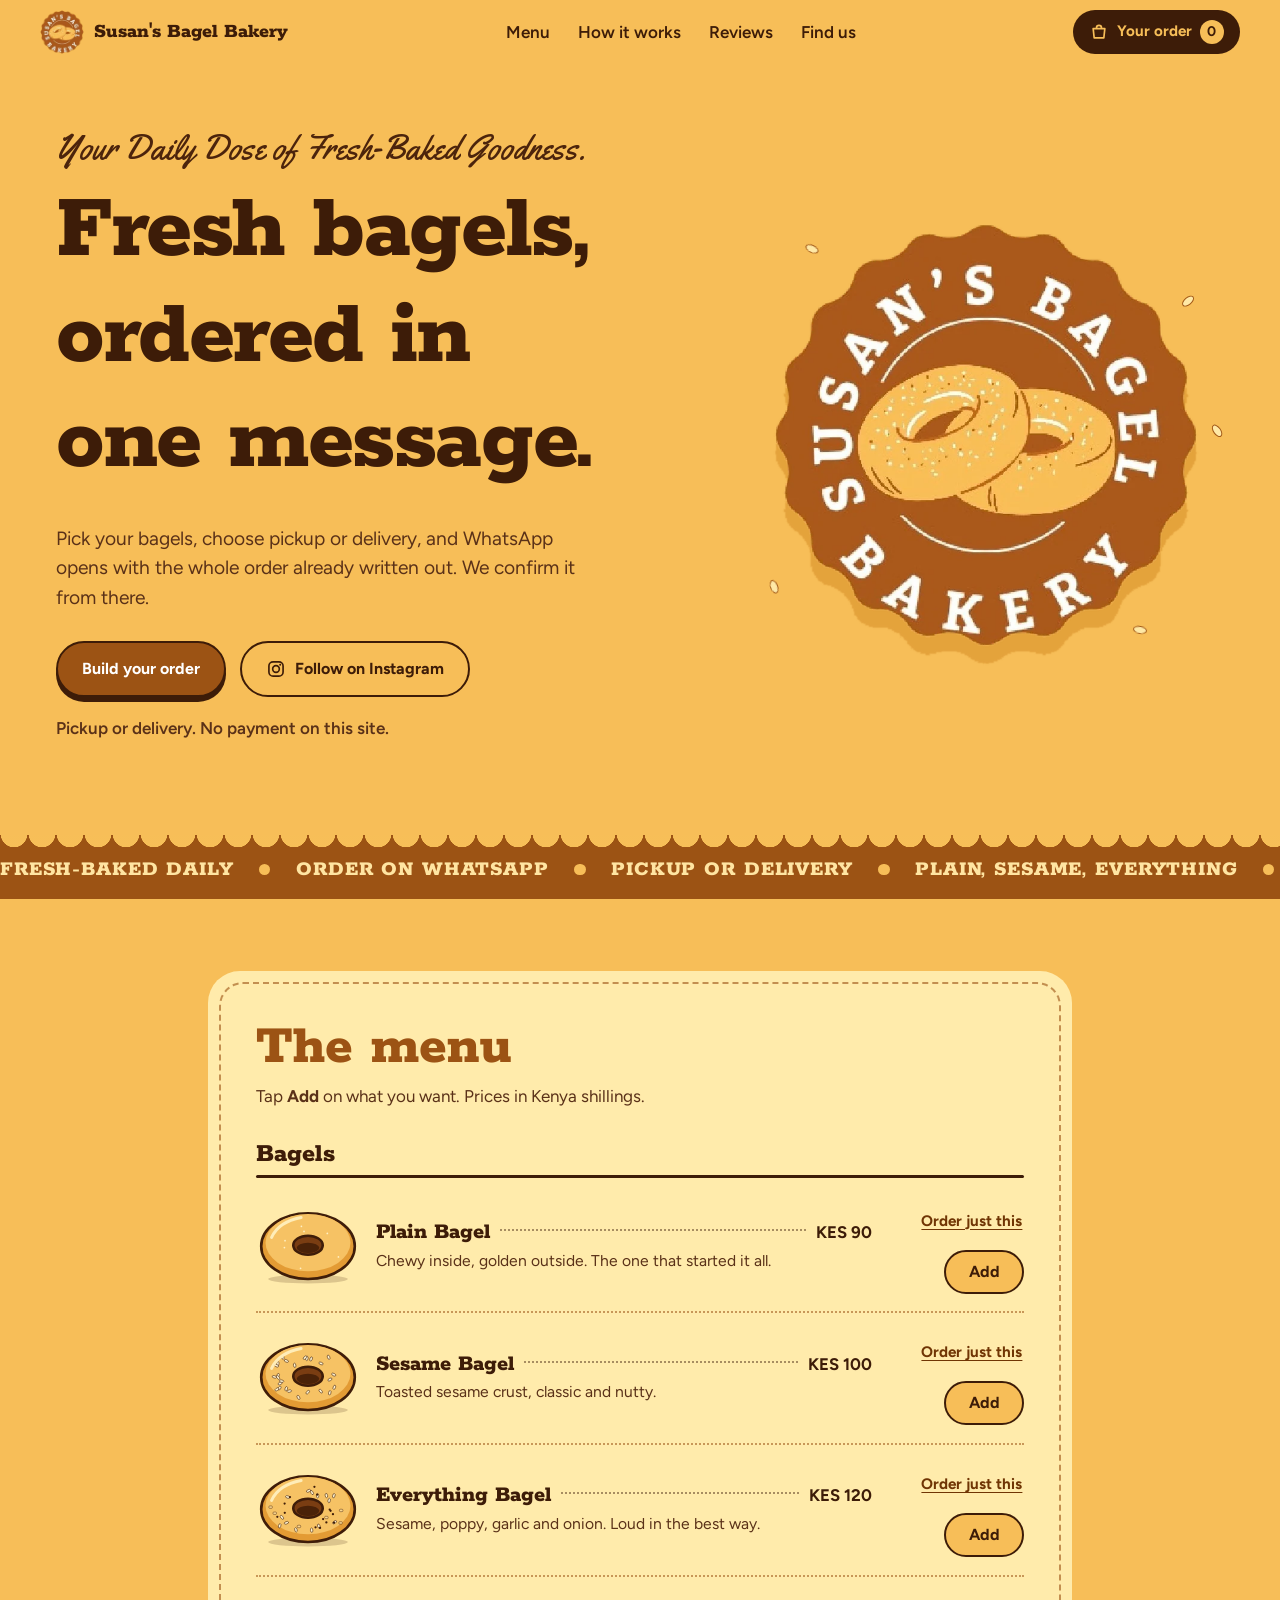
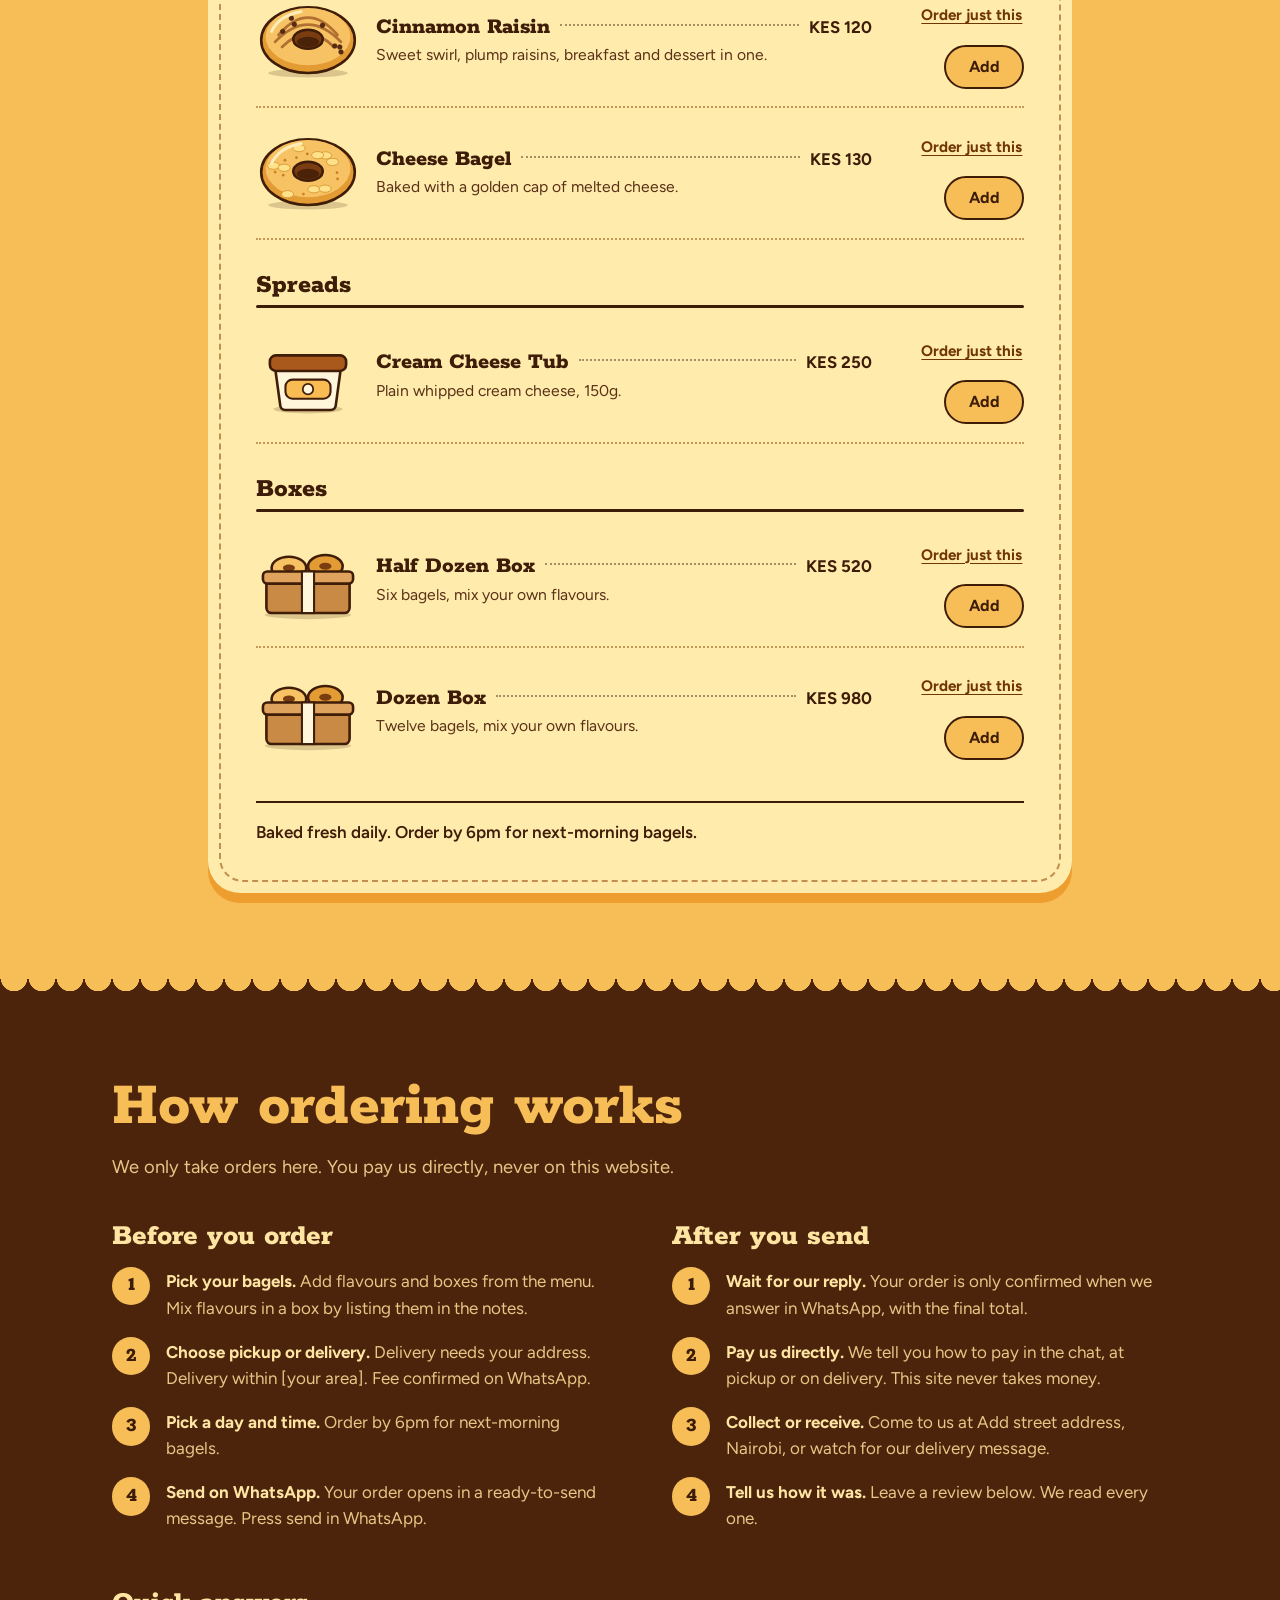
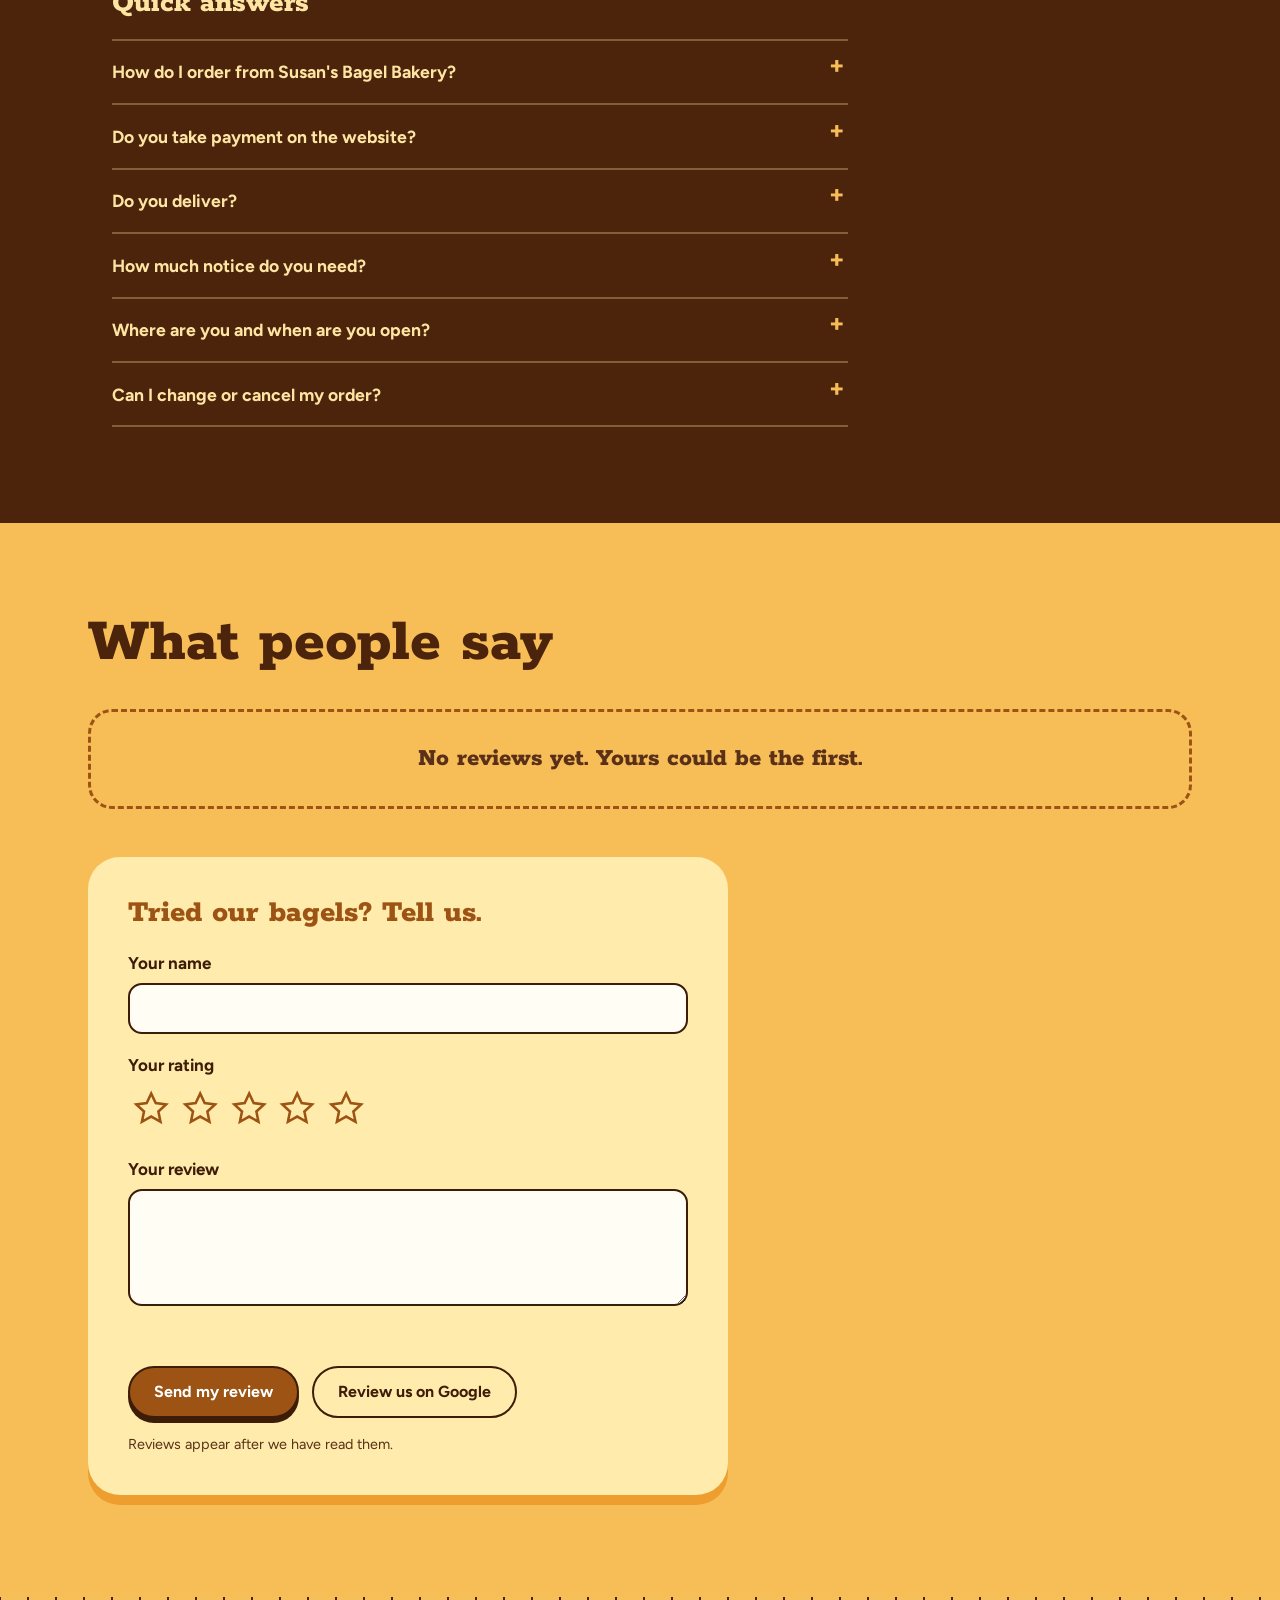
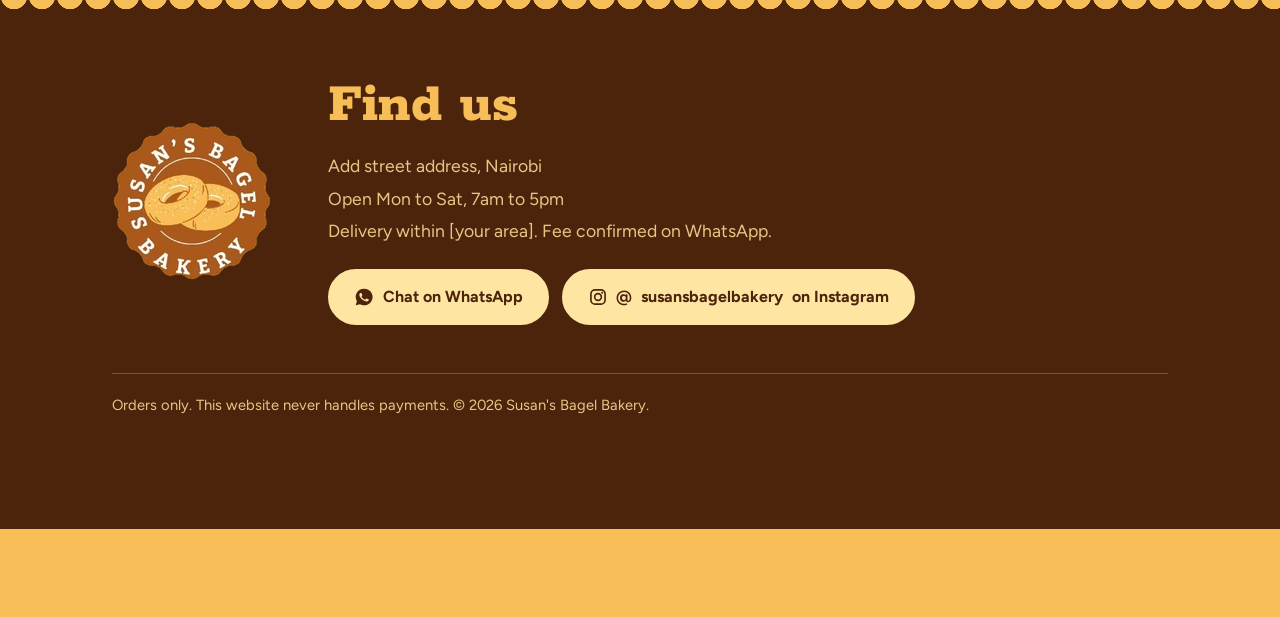
==== site/index.html @ b2a68385 "Susan's Bagel Bakery: order-only site, FastAPI admin backend Co-Authored-By: Claude Sonnet 5.5 <nore" ====
<!doctype html>
<html lang="en">
<head>
<meta charset="utf-8">
<meta name="viewport" content="width=device-width, initial-scale=1, viewport-fit=cover">
<title>Susan's Bagel Bakery | Order Fresh Bagels on WhatsApp, Nairobi</title>
<meta name="description" content="Fresh-baked bagels in Nairobi. Pick your bagels, choose pickup or delivery, and send your order straight to WhatsApp. No payment on the site.">
<link rel="canonical" href="https://ipswyworld.github.io/susans-bagel-bakery/">
<meta name="theme-color" content="#F9BC53">
<meta name="robots" content="noindex, nofollow">

<link rel="icon" href="favicon.ico" sizes="48x48">
<link rel="icon" type="image/png" sizes="32x32" href="assets/favicon-32.png">
<link rel="icon" type="image/png" sizes="16x16" href="assets/favicon-16.png">
<link rel="apple-touch-icon" href="assets/apple-touch-icon.png">
<link rel="manifest" href="site.webmanifest">

<meta property="og:type" content="website">
<meta property="og:site_name" content="Susan's Bagel Bakery">
<meta property="og:title" content="Susan's Bagel Bakery | Fresh bagels, ordered on WhatsApp">
<meta property="og:description" content="Your Daily Dose of Fresh-Baked Goodness. Build an order here, send it on WhatsApp.">
<meta property="og:url" content="https://ipswyworld.github.io/susans-bagel-bakery/">
<meta property="og:image" content="https://ipswyworld.github.io/susans-bagel-bakery/assets/og-image.jpg">
<meta property="og:image:width" content="1200">
<meta property="og:image:height" content="630">
<meta property="og:image:alt" content="Susan's Bagel Bakery badge with two golden bagels on a yellow background">
<meta name="twitter:card" content="summary_large_image">

<link rel="preconnect" href="https://fonts.googleapis.com">
<link rel="preconnect" href="https://fonts.gstatic.com" crossorigin>
<link href="https://fonts.googleapis.com/css2?family=Figtree:wght@400;600;700&family=Rokkitt:wght@700;800&family=Yellowtail&display=swap" rel="stylesheet">
<link rel="preload" as="image" href="assets/badge-720.webp" type="image/webp">
<link rel="stylesheet" href="css/style.css">

<script type="application/ld+json">
{
  "@context": "https://schema.org",
  "@graph": [
    {
      "@type": [
        "Bakery",
        "LocalBusiness"
      ],
      "@id": "https://ipswyworld.github.io/susans-bagel-bakery/#bakery",
      "name": "Susan's Bagel Bakery",
      "slogan": "Your Daily Dose of Fresh-Baked Goodness.",
      "url": "https://ipswyworld.github.io/susans-bagel-bakery/",
      "image": "https://ipswyworld.github.io/susans-bagel-bakery/assets/og-image.jpg",
      "logo": "https://ipswyworld.github.io/susans-bagel-bakery/assets/icon-512.png",
      "telephone": "+254700000000",
      "priceRange": "KES 90 - KES 980",
      "servesCuisine": "Bagels",
      "address": {
        "@type": "PostalAddress",
        "streetAddress": "Add street address, Nairobi",
        "addressLocality": "Nairobi",
        "addressCountry": "KE"
      },
      "openingHours": "Mon to Sat, 7am to 5pm",
      "sameAs": [
        "https://www.instagram.com/susansbagelbakery/"
      ],
      "hasMenu": {
        "@type": "Menu",
        "name": "Bagel menu",
        "hasMenuSection": [
          {
            "@type": "MenuSection",
            "name": "Bagels",
            "hasMenuItem": [
              {
                "@type": "MenuItem",
                "name": "Plain Bagel",
                "description": "Chewy inside, golden outside. The one that started it all.",
                "offers": {
                  "@type": "Offer",
                  "price": "90",
                  "priceCurrency": "KES",
                  "availability": "https://schema.org/InStock"
                }
              },
              {
                "@type": "MenuItem",
                "name": "Sesame Bagel",
                "description": "Toasted sesame crust, classic and nutty.",
                "offers": {
                  "@type": "Offer",
                  "price": "100",
                  "priceCurrency": "KES",
                  "availability": "https://schema.org/InStock"
                }
              },
              {
                "@type": "MenuItem",
                "name": "Everything Bagel",
                "description": "Sesame, poppy, garlic and onion. Loud in the best way.",
                "offers": {
                  "@type": "Offer",
                  "price": "120",
                  "priceCurrency": "KES",
                  "availability": "https://schema.org/InStock"
                }
              },
              {
                "@type": "MenuItem",
                "name": "Cinnamon Raisin",
                "description": "Sweet swirl, plump raisins, breakfast and dessert in one.",
                "offers": {
                  "@type": "Offer",
                  "price": "120",
                  "priceCurrency": "KES",
                  "availability": "https://schema.org/InStock"
                }
              },
              {
                "@type": "MenuItem",
                "name": "Cheese Bagel",
                "description": "Baked with a golden cap of melted cheese.",
                "offers": {
                  "@type": "Offer",
                  "price": "130",
                  "priceCurrency": "KES",
                  "availability": "https://schema.org/InStock"
                }
              }
            ]
          },
          {
            "@type": "MenuSection",
            "name": "Spreads",
            "hasMenuItem": [
              {
                "@type": "MenuItem",
                "name": "Cream Cheese Tub",
                "description": "Plain whipped cream cheese, 150g.",
                "offers": {
                  "@type": "Offer",
                  "price": "250",
                  "priceCurrency": "KES",
                  "availability": "https://schema.org/InStock"
                }
              }
            ]
          },
          {
            "@type": "MenuSection",
            "name": "Boxes",
            "hasMenuItem": [
              {
                "@type": "MenuItem",
                "name": "Half Dozen Box",
                "description": "Six bagels, mix your own flavours.",
                "offers": {
                  "@type": "Offer",
                  "price": "520",
                  "priceCurrency": "KES",
                  "availability": "https://schema.org/InStock"
                }
              },
              {
                "@type": "MenuItem",
                "name": "Dozen Box",
                "description": "Twelve bagels, mix your own flavours.",
                "offers": {
                  "@type": "Offer",
                  "price": "980",
                  "priceCurrency": "KES",
                  "availability": "https://schema.org/InStock"
                }
              }
            ]
          }
        ]
      },
      "potentialAction": {
        "@type": "OrderAction",
        "target": {
          "@type": "EntryPoint",
          "urlTemplate": "https://wa.me/254700000000",
          "actionPlatform": "http://schema.org/DesktopWebPlatform"
        },
        "deliveryMethod": [
          "http://purl.org/goodrelations/v1#DeliveryModePickUp",
          "http://purl.org/goodrelations/v1#DeliveryModeOwnFleet"
        ]
      }
    },
    {
      "@type": "FAQPage",
      "mainEntity": [
        {
          "@type": "Question",
          "name": "How do I order from Susan's Bagel Bakery?",
          "acceptedAnswer": {
            "@type": "Answer",
            "text": "Add bagels on this page, press Review order, enter your name and when you want them, then send. WhatsApp opens with your whole order already written out. Your order is confirmed once we reply."
          }
        },
        {
          "@type": "Question",
          "name": "Do you take payment on the website?",
          "acceptedAnswer": {
            "@type": "Answer",
            "text": "No. This site only sends your order to us. Payment is arranged directly with us on WhatsApp, at pickup or on delivery."
          }
        },
        {
          "@type": "Question",
          "name": "Do you deliver?",
          "acceptedAnswer": {
            "@type": "Answer",
            "text": "Delivery within [your area]. Fee confirmed on WhatsApp."
          }
        },
        {
          "@type": "Question",
          "name": "How much notice do you need?",
          "acceptedAnswer": {
            "@type": "Answer",
            "text": "Order by 6pm for next-morning bagels."
          }
        },
        {
          "@type": "Question",
          "name": "Where are you and when are you open?",
          "acceptedAnswer": {
            "@type": "Answer",
            "text": "Add street address, Nairobi. Open Mon to Sat, 7am to 5pm."
          }
        },
        {
          "@type": "Question",
          "name": "Can I change or cancel my order?",
          "acceptedAnswer": {
            "@type": "Answer",
            "text": "Message us in the same WhatsApp chat as soon as you can. Changes are easiest before baking starts, so earlier is better."
          }
        }
      ]
    },
    {
      "@type": "WebSite",
      "name": "Susan's Bagel Bakery",
      "url": "https://ipswyworld.github.io/susans-bagel-bakery/"
    }
  ]
}
</script>
</head>
<body>
<a class="skip" href="#menu">Skip to the menu</a>

<header class="top" id="top-bar">
  <a class="brand" href="#top" aria-label="Susan's Bagel Bakery, back to top">
    <img src="assets/badge-96.webp" alt="" width="44" height="44">
    <span>Susan's Bagel Bakery</span>
  </a>
  <nav class="nav" aria-label="Sections">
    <a href="#menu">Menu</a>
    <a href="#how">How it works</a>
    <a href="#reviews">Reviews</a>
    <a href="#find">Find us</a>
  </nav>
  <button class="cart-pill" id="cart-pill" type="button" aria-haspopup="dialog">
    <svg viewBox="0 0 24 24" width="20" height="20" aria-hidden="true"><path d="M5 8h14l-1.2 11H6.2L5 8Zm4-1a3 3 0 0 1 6 0" fill="none" stroke="currentColor" stroke-width="2" stroke-linecap="round" stroke-linejoin="round"/></svg>
    <span class="cart-label">Your order</span>
    <span class="cart-count" id="cart-count" aria-live="polite">0</span>
  </button>
</header>

<noscript><p class="noscript">The order builder needs JavaScript. You can still order by messaging us on <a href="https://wa.me/254700000000">WhatsApp</a>.</p></noscript>

<main id="top">
  <!-- HERO -->
  <section class="hero">
    <div class="hero-copy">
      <p class="script rise" style="--d:0ms">Your Daily Dose of Fresh-Baked Goodness.</p>
      <h1>
        <span class="line"><span style="--d:80ms">Fresh bagels,</span></span>
        <span class="line"><span style="--d:170ms">ordered in</span></span>
        <span class="line"><span style="--d:260ms">one message.</span></span>
      </h1>
      <p class="lede rise" style="--d:380ms">Pick your bagels, choose pickup or delivery, and WhatsApp opens with the whole order already written out. We confirm it from there.</p>
      <div class="hero-cta rise" style="--d:480ms">
        <a class="btn btn-primary" href="#menu">Build your order</a>
        <a class="btn btn-ghost" href="https://www.instagram.com/susansbagelbakery/" target="_blank" rel="noopener">
          <svg viewBox="0 0 24 24" width="20" height="20" aria-hidden="true"><rect x="3.5" y="3.5" width="17" height="17" rx="5" fill="none" stroke="currentColor" stroke-width="2"/><circle cx="12" cy="12" r="4" fill="none" stroke="currentColor" stroke-width="2"/><circle cx="17" cy="7" r="1.2" fill="currentColor"/></svg>
          Follow on Instagram
        </a>
      </div>
      <p class="hero-note rise" style="--d:560ms">Pickup or delivery. No payment on this site.</p>
    </div>
    <div class="hero-art" id="hero-art">
      <div class="badge-wrap" id="badge-wrap">
        <img class="badge" src="assets/badge-720.webp" width="720" height="720" alt="Susan's Bagel Bakery badge: two golden bagels inside a scalloped brown seal" fetchpriority="high">
      </div>
      <span class="seed s1"></span><span class="seed s2"></span><span class="seed s3"></span><span class="seed s4"></span><span class="seed s5"></span>
    </div>
  </section>

  <div class="ticker" aria-hidden="true">
    <div class="ticker-track">
      <span>Fresh-baked daily</span><i></i><span>Order on WhatsApp</span><i></i><span>Pickup or delivery</span><i></i><span>Plain, sesame, everything</span><i></i>
      <span>Fresh-baked daily</span><i></i><span>Order on WhatsApp</span><i></i><span>Pickup or delivery</span><i></i><span>Plain, sesame, everything</span><i></i>
    </div>
  </div>

  <!-- MENU -->
  <section class="menu-section" id="menu" aria-labelledby="menu-h">
    <div class="slip">
      <div class="slip-head">
        <h2 id="menu-h">The menu</h2>
        <p>Tap <b>Add</b> on what you want. Prices in Kenya shillings.</p>
      </div>
      <div id="menu-list" aria-live="polite">
<h3 class="menu-cat">Bagels</h3><ul class="static-menu">
<li><strong>Plain Bagel</strong> <span>KES 90</span><p>Chewy inside, golden outside. The one that started it all.</p></li>
<li><strong>Sesame Bagel</strong> <span>KES 100</span><p>Toasted sesame crust, classic and nutty.</p></li>
<li><strong>Everything Bagel</strong> <span>KES 120</span><p>Sesame, poppy, garlic and onion. Loud in the best way.</p></li>
<li><strong>Cinnamon Raisin</strong> <span>KES 120</span><p>Sweet swirl, plump raisins, breakfast and dessert in one.</p></li>
<li><strong>Cheese Bagel</strong> <span>KES 130</span><p>Baked with a golden cap of melted cheese.</p></li>
</ul>
<h3 class="menu-cat">Spreads</h3><ul class="static-menu">
<li><strong>Cream Cheese Tub</strong> <span>KES 250</span><p>Plain whipped cream cheese, 150g.</p></li>
</ul>
<h3 class="menu-cat">Boxes</h3><ul class="static-menu">
<li><strong>Half Dozen Box</strong> <span>KES 520</span><p>Six bagels, mix your own flavours.</p></li>
<li><strong>Dozen Box</strong> <span>KES 980</span><p>Twelve bagels, mix your own flavours.</p></li>
</ul>
      </div>
      <p class="slip-foot">Baked fresh daily. <span data-s="lead_time">Order by 6pm for next-morning bagels.</span></p>
    </div>
  </section>

  <!-- HOW IT WORKS -->
  <section class="how" id="how" aria-labelledby="how-h">
    <div class="how-inner">
      <h2 id="how-h">How ordering works</h2>
      <p class="how-sub">We only take orders here. You pay us directly, never on this website.</p>
      <div class="how-grid">
        <div class="how-col reveal">
          <h3>Before you order</h3>
          <ol class="steps">
            <li><b>Pick your bagels.</b> Add flavours and boxes from the menu. Mix flavours in a box by listing them in the notes.</li>
            <li><b>Choose pickup or delivery.</b> Delivery needs your address. <span data-s="delivery_info">Delivery within [your area]. Fee confirmed on WhatsApp.</span></li>
            <li><b>Pick a day and time.</b> <span data-s="lead_time">Order by 6pm for next-morning bagels.</span></li>
            <li><b>Send on WhatsApp.</b> Your order opens in a ready-to-send message. Press send in WhatsApp.</li>
          </ol>
        </div>
        <div class="how-col reveal">
          <h3>After you send</h3>
          <ol class="steps">
            <li><b>Wait for our reply.</b> Your order is only confirmed when we answer in WhatsApp, with the final total.</li>
            <li><b>Pay us directly.</b> We tell you how to pay in the chat, at pickup or on delivery. This site never takes money.</li>
            <li><b>Collect or receive.</b> Come to us at <span data-s="address">Add street address, Nairobi</span>, or watch for our delivery message.</li>
            <li><b>Tell us how it was.</b> Leave a review below. We read every one.</li>
          </ol>
        </div>
      </div>
      <div class="faq reveal">
        <h3>Quick answers</h3>
<details class="faq-item"><summary>How do I order from Susan&#x27;s Bagel Bakery?</summary><p>Add bagels on this page, press Review order, enter your name and when you want them, then send. WhatsApp opens with your whole order already written out. Your order is confirmed once we reply.</p></details>
<details class="faq-item"><summary>Do you take payment on the website?</summary><p>No. This site only sends your order to us. Payment is arranged directly with us on WhatsApp, at pickup or on delivery.</p></details>
<details class="faq-item"><summary>Do you deliver?</summary><p>Delivery within [your area]. Fee confirmed on WhatsApp.</p></details>
<details class="faq-item"><summary>How much notice do you need?</summary><p>Order by 6pm for next-morning bagels.</p></details>
<details class="faq-item"><summary>Where are you and when are you open?</summary><p>Add street address, Nairobi. Open Mon to Sat, 7am to 5pm.</p></details>
<details class="faq-item"><summary>Can I change or cancel my order?</summary><p>Message us in the same WhatsApp chat as soon as you can. Changes are easiest before baking starts, so earlier is better.</p></details>
      </div>
    </div>
  </section>

  <!-- REVIEWS -->
  <section class="reviews" id="reviews" aria-labelledby="rev-h">
    <div class="reviews-head">
      <h2 id="rev-h">What people say</h2>
      <div class="rating-summary" id="rating-summary" hidden></div>
    </div>
    <div class="review-wall" id="review-wall"></div>

    <form class="review-form" id="review-form" novalidate>
      <h3>Tried our bagels? Tell us.</h3>
      <div class="field">
        <label for="rv-name">Your name</label>
        <input id="rv-name" name="name" maxlength="60" autocomplete="given-name" required>
      </div>
      <fieldset class="field stars">
        <legend>Your rating</legend>
        <div class="star-input">
          <input type="radio" name="rating" id="st5" value="5"><label for="st5" title="5 stars"><span class="sr">5 stars</span><svg viewBox="0 0 24 24" aria-hidden="true"><path d="m12 2.8 2.8 6 6.5.8-4.8 4.5 1.3 6.4L12 17.2 6.2 20.5l1.3-6.4L2.7 9.6l6.5-.8z"/></svg></label>
          <input type="radio" name="rating" id="st4" value="4"><label for="st4" title="4 stars"><span class="sr">4 stars</span><svg viewBox="0 0 24 24" aria-hidden="true"><path d="m12 2.8 2.8 6 6.5.8-4.8 4.5 1.3 6.4L12 17.2 6.2 20.5l1.3-6.4L2.7 9.6l6.5-.8z"/></svg></label>
          <input type="radio" name="rating" id="st3" value="3"><label for="st3" title="3 stars"><span class="sr">3 stars</span><svg viewBox="0 0 24 24" aria-hidden="true"><path d="m12 2.8 2.8 6 6.5.8-4.8 4.5 1.3 6.4L12 17.2 6.2 20.5l1.3-6.4L2.7 9.6l6.5-.8z"/></svg></label>
          <input type="radio" name="rating" id="st2" value="2"><label for="st2" title="2 stars"><span class="sr">2 stars</span><svg viewBox="0 0 24 24" aria-hidden="true"><path d="m12 2.8 2.8 6 6.5.8-4.8 4.5 1.3 6.4L12 17.2 6.2 20.5l1.3-6.4L2.7 9.6l6.5-.8z"/></svg></label>
          <input type="radio" name="rating" id="st1" value="1"><label for="st1" title="1 star"><span class="sr">1 star</span><svg viewBox="0 0 24 24" aria-hidden="true"><path d="m12 2.8 2.8 6 6.5.8-4.8 4.5 1.3 6.4L12 17.2 6.2 20.5l1.3-6.4L2.7 9.6l6.5-.8z"/></svg></label>
        </div>
      </fieldset>
      <div class="field">
        <label for="rv-comment">Your review</label>
        <textarea id="rv-comment" name="comment" rows="4" maxlength="800" required></textarea>
      </div>
      <div class="hp" aria-hidden="true"><label>Website <input name="website" tabindex="-1" autocomplete="off"></label></div>
      <p class="form-msg" id="review-msg" role="status"></p>
      <div class="review-actions">
        <button class="btn btn-primary" type="submit">Send my review</button>
        <a class="btn btn-ghost" id="google-review" href="#" target="_blank" rel="noopener" hidden>Review us on Google</a>
      </div>
      <p class="fine">Reviews appear after we have read them.</p>
    </form>
  </section>
</main>

<!-- FIND US -->
<footer class="find" id="find">
  <div class="find-inner">
    <img class="find-badge" src="assets/badge-160.webp" alt="" width="160" height="160" loading="lazy">
    <div class="find-info">
      <h2>Find us</h2>
      <address>
        <p><span data-s="address">Add street address, Nairobi</span></p>
        <p>Open <span data-s="hours">Mon to Sat, 7am to 5pm</span></p>
        <p><span data-s="delivery_info">Delivery within [your area]. Fee confirmed on WhatsApp.</span></p>
      </address>
      <div class="find-links">
        <a class="btn btn-light" id="wa-link" href="https://wa.me/254700000000" target="_blank" rel="noopener">
          <svg viewBox="0 0 24 24" width="20" height="20" aria-hidden="true"><path fill="currentColor" d="M12 2a9.9 9.9 0 0 0-8.5 15L2 22l5.2-1.4A10 10 0 1 0 12 2Zm5.3 14.1c-.2.6-1.3 1.2-1.8 1.2-.5.1-1 .2-3.3-.7-2.8-1.2-4.6-4-4.7-4.2-.1-.2-1.100-1.500-1.100-2.800 0-1.300.7-1.900.9-2.200.2-.3.5-.3.7-.3h.5c.2 0 .4 0 .6.5l.8 2c.1.2.1.4 0 .5l-.3.5-.4.4c-.1.2-.3.3-.1.6.2.300.8 1.300 1.700 2.100 1.200 1 2.100 1.300 2.400 1.400.3.100.5.100.6-.1l.9-1.100c.2-.3.4-.2.600-.1l1.900.9c.3.1.5.2.5.3.1.100.1.700-.1 1.300Z"/></svg>
          Chat on WhatsApp
        </a>
        <a class="btn btn-light" href="https://www.instagram.com/susansbagelbakery/" target="_blank" rel="noopener">
          <svg viewBox="0 0 24 24" width="20" height="20" aria-hidden="true"><rect x="3.5" y="3.5" width="17" height="17" rx="5" fill="none" stroke="currentColor" stroke-width="2"/><circle cx="12" cy="12" r="4" fill="none" stroke="currentColor" stroke-width="2"/><circle cx="17" cy="7" r="1.2" fill="currentColor"/></svg>
          @<span data-s="instagram">susansbagelbakery</span> on Instagram
        </a>
      </div>
    </div>
  </div>
  <p class="legal">Orders only. This website never handles payments. &copy; <span id="yr">2026</span> Susan's Bagel Bakery.</p>
</footer>

<!-- cart bar + order dialog -->
<div class="cart-bar" id="cart-bar" hidden>
  <div><b id="bar-count">0 items</b> <span id="bar-total"></span></div>
  <button class="btn btn-primary" id="bar-open" type="button">Review order</button>
</div>

<dialog class="order" id="order" aria-labelledby="order-h">
  <form method="dialog" id="order-form" novalidate>
    <div class="order-head">
      <h2 id="order-h">Your order</h2>
      <button class="x" type="button" id="order-close" aria-label="Close order">
        <svg viewBox="0 0 24 24" width="22" height="22" aria-hidden="true"><path d="M6 6l12 12M18 6 6 18" stroke="currentColor" stroke-width="2.4" stroke-linecap="round"/></svg>
      </button>
    </div>
    <div id="order-body">
      <ul class="order-lines" id="order-lines"></ul>
      <p class="order-total"><span>Estimated total</span> <b id="order-total"></b></p>
      <p class="warn" id="min-warn" hidden></p>

      <div class="field">
        <label for="o-name">Your name</label>
        <input id="o-name" name="name" autocomplete="given-name" maxlength="60" required>
      </div>
      <fieldset class="field choice">
        <legend>How do you want them?</legend>
        <label class="pick"><input type="radio" name="method" value="Pickup" checked><span>Pickup</span></label>
        <label class="pick"><input type="radio" name="method" value="Delivery"><span>Delivery</span></label>
      </fieldset>
      <div class="field" id="addr-field" hidden>
        <label for="o-addr">Delivery address</label>
        <textarea id="o-addr" name="address" rows="2" maxlength="240" autocomplete="street-address"></textarea>
      </div>
      <div class="field two">
        <div>
          <label for="o-date">Day</label>
          <input id="o-date" name="date" type="date" required>
        </div>
        <div>
          <label for="o-time">Time</label>
          <input id="o-time" name="time" type="time" step="900" required>
        </div>
      </div>
      <div class="field">
        <label for="o-notes">Notes <small>(optional)</small></label>
        <textarea id="o-notes" name="notes" rows="2" maxlength="300" placeholder="Box flavours, sliced, allergies"></textarea>
      </div>
      <p class="form-msg" id="order-msg" role="alert" aria-live="assertive"></p>
      <p class="demo-warn" id="demo-warn" hidden>Demo mode: the WhatsApp number is still a placeholder.</p>
      <button class="btn btn-primary btn-wide" id="send-wa" type="submit">
        <svg viewBox="0 0 24 24" width="22" height="22" aria-hidden="true"><path fill="currentColor" d="M12 2a9.9 9.9 0 0 0-8.5 15L2 22l5.200-1.400A10 10 0 1 0 12 2Zm5.300 14.100c-.2.600-1.300 1.200-1.800 1.200-.5.100-1 .2-3.300-.7-2.800-1.200-4.600-4-4.700-4.200-.1-.2-1.100-1.500-1.100-2.800 0-1.300.7-1.900.9-2.200.2-.3.5-.3.7-.3h.5c.2 0 .4 0 .6.5l.8 2c.1.2.1.4 0 .5l-.3.5-.4.4c-.1.2-.3.3-.1.6.2.3.8 1.300 1.700 2.100 1.200 1 2.100 1.300 2.400 1.400.3.100.5.100.6-.1l.9-1.100c.2-.3.4-.2.6-.1l1.900.9c.3.1.5.2.5.3.1.1.1.7-.1 1.300Z"/></svg>
        Send order on WhatsApp
      </button>
      <p class="fine">Nothing is paid here. The order is confirmed when we reply.</p>
    </div>
    <div id="order-done" hidden>
      <p class="done-title" id="done-title" tabindex="-1">WhatsApp should be open.</p>
      <p>Press <b>send</b> in WhatsApp to place your order. If nothing opened, <a id="wa-retry" href="#" target="_blank" rel="noopener">open WhatsApp again</a>.</p>
      <ol class="steps small">
        <li>We reply to confirm the total and timing.</li>
        <li>You pay us directly, at pickup or on delivery.</li>
        <li>Enjoy, then leave us a review.</li>
      </ol>
      <button class="btn btn-ghost btn-wide" type="button" id="order-reset">Start a new order</button>
    </div>
  </form>
</dialog>

<script src="js/config.js"></script>
<script src="js/app.js" defer></script>
</body>
</html>
---- site/css/style.css ----
/* Susan's Bagel Bakery. Drenched golden yellow, toasted brown ink, scalloped-seal geometry from the logo. */

:root {
  --yellow: oklch(0.835 0.135 80);
  --yellow-deep: oklch(0.76 0.15 70);
  --butter: oklch(0.945 0.085 90);      /* paper slips */
  --brown: oklch(0.52 0.12 55);          /* the badge */
  --brown-deep: oklch(0.31 0.07 48);     /* dark sections */
  --ink: oklch(0.27 0.06 50);
  --ink-soft: oklch(0.36 0.07 50);
  --on-dark: oklch(0.93 0.09 88);
  --on-dark-soft: oklch(0.84 0.09 85);
  --danger: oklch(0.42 0.17 28);

  --display: "Rokkitt", "Rockwell", "Roboto Slab", serif;
  --script: "Yellowtail", "Brush Script MT", cursive;
  --body: "Figtree", system-ui, -apple-system, "Segoe UI", sans-serif;

  --ease: cubic-bezier(0.22, 1, 0.36, 1);
  --gutter: clamp(1rem, 4vw, 2.5rem);
  --z-bar: 20; --z-top: 30; --z-dialog: 50;
}

*, *::before, *::after { box-sizing: border-box; }
html { scroll-behavior: smooth; scroll-padding-top: 5.5rem; -webkit-text-size-adjust: 100%; }
body {
  margin: 0; background: var(--yellow); color: var(--ink);
  font: 400 1.0625rem/1.55 var(--body);
  -webkit-font-smoothing: antialiased;
  padding-bottom: 5.5rem; /* room for the cart bar */
}
img { max-width: 100%; height: auto; display: block; }
h1, h2, h3 { font-family: var(--display); font-weight: 800; line-height: 1.02; margin: 0; text-wrap: balance; }
p { margin: 0; text-wrap: pretty; }
a { color: inherit; }
:focus-visible { outline: 3px solid var(--ink); outline-offset: 3px; border-radius: 6px; }
.sr { position: absolute; width: 1px; height: 1px; overflow: hidden; clip-path: inset(50%); white-space: nowrap; }
.skip { position: absolute; left: 1rem; top: -4rem; background: var(--ink); color: var(--yellow); padding: .6rem 1rem; border-radius: 8px; z-index: 99; }
.skip:focus { top: 1rem; }

/* ---------- buttons ---------- */
.btn {
  display: inline-flex; align-items: center; justify-content: center; gap: .55rem;
  font: 700 1rem/1 var(--body); padding: 1rem 1.5rem; min-height: 3.25rem;
  border-radius: 999px; border: 2.5px solid var(--ink); cursor: pointer; text-decoration: none;
  transition: transform .25s var(--ease), box-shadow .25s var(--ease), background-color .2s;
}
.btn:active { transform: translateY(2px) scale(.98); }
.btn-primary { background: var(--brown); color: #fff; box-shadow: 0 5px 0 var(--ink); }
.btn-primary:hover { transform: translateY(-2px); box-shadow: 0 7px 0 var(--ink); }
.btn-primary:active { box-shadow: 0 2px 0 var(--ink); transform: translateY(3px); }
.btn-ghost { background: transparent; color: var(--ink); }
.btn-ghost:hover { background: oklch(0.88 0.12 82); }
.btn-light { background: var(--on-dark); color: var(--brown-deep); border-color: var(--on-dark); }
.btn-light:hover { background: #fff; }
.btn-wide { width: 100%; }
.btn[disabled] { opacity: .55; cursor: not-allowed; }

/* ---------- top bar ---------- */
.top {
  position: sticky; top: 0; z-index: var(--z-top);
  display: flex; align-items: center; gap: 1rem; justify-content: space-between;
  padding: .6rem var(--gutter);
  background: color-mix(in oklab, var(--yellow) 92%, transparent);
  backdrop-filter: blur(8px);
  border-bottom: 2px solid transparent; transition: border-color .3s;
}
.top.stuck { border-bottom-color: var(--ink); }
.brand { display: flex; align-items: center; gap: .65rem; text-decoration: none; font: 800 1.3rem/1 var(--display); }
.brand img { border-radius: 50%; }
.brand span { white-space: nowrap; }
.nav { display: none; gap: 1.75rem; font-weight: 600; }
.nav a { text-decoration: none; padding: .4rem 0; background: linear-gradient(var(--ink), var(--ink)) 0 100%/0 2px no-repeat; transition: background-size .3s var(--ease); }
.nav a:hover { background-size: 100% 2px; }
.cart-pill {
  display: inline-flex; align-items: center; gap: .5rem; cursor: pointer;
  background: var(--ink); color: var(--yellow); border: 0; border-radius: 999px;
  padding: .65rem 1rem; font: 700 .95rem/1 var(--body); min-height: 2.75rem;
}
.cart-count { background: var(--yellow); color: var(--ink); min-width: 1.5rem; height: 1.5rem; border-radius: 99px; display: grid; place-items: center; font-size: .875rem; padding: 0 .35rem; }
.cart-pill.bump { animation: bump .45s var(--ease); }
@keyframes bump { 40% { transform: scale(1.14); } }
@media (min-width: 52rem) { .nav { display: flex; } }
@media (max-width: 30rem) { .brand span { font-size: 1.05rem; } .cart-label { display: none; } }

/* ---------- hero ---------- */
.hero {
  display: grid; gap: 2rem; align-items: center;
  padding: clamp(1.5rem, 5vw, 4rem) var(--gutter) clamp(3rem, 7vw, 5rem);
  max-width: 78rem; margin-inline: auto;
}
@media (min-width: 52rem) { .hero { grid-template-columns: 1.15fr .85fr; gap: 3rem; } }
.script { font: 400 clamp(1.5rem, 3.4vw, 2.1rem)/1.1 var(--script); color: var(--brown-deep); margin-bottom: 1rem; }
.hero h1 { font-size: clamp(2.9rem, 8.6vw, 6rem); letter-spacing: -0.015em; color: var(--ink); }
.hero h1 .line { display: block; overflow: hidden; padding-bottom: .08em; }
.hero h1 .line > span { display: inline-block; animation: rise-line .9s var(--ease) both; animation-delay: var(--d, 0ms); }
.lede { max-width: 34rem; font-size: 1.2rem; margin: 1.5rem 0 1.75rem; color: var(--ink-soft); }
.hero-cta { display: flex; flex-wrap: wrap; gap: .9rem; }
.hero-note { margin-top: 1.1rem; font-weight: 600; color: var(--ink-soft); }
.rise { animation: rise .8s var(--ease) both; animation-delay: var(--d, 0ms); }
@keyframes rise { from { opacity: 0; transform: translateY(18px); } }
@keyframes rise-line { from { transform: translateY(105%); } }

.hero-art { position: relative; display: grid; place-items: center; min-height: 18rem; }
.badge-wrap { width: min(100%, 27rem); will-change: transform; transition: transform .25s ease-out; }
.badge { width: 100%; filter: drop-shadow(0 18px 0 oklch(0.7 0.14 70 / .55)); animation: badge-in 1.2s var(--ease) .15s both, float 7s ease-in-out 1.4s 4; }
@keyframes badge-in { from { opacity: 0; transform: rotate(-28deg) scale(.6); } }
@keyframes float { 50% { transform: translateY(-10px) rotate(1.5deg); } }
.seed { position: absolute; width: .9rem; height: .5rem; background: var(--butter); border-radius: 50%; border: 1.5px solid var(--brown); opacity: .95; animation: drift 9s ease-in-out 3; }
.s1 { top: 6%; left: 12%; rotate: 25deg; } .s2 { top: 18%; right: 6%; rotate: -40deg; animation-delay: -2s; }
.s3 { bottom: 14%; left: 4%; rotate: 70deg; animation-delay: -4s; } .s4 { bottom: 4%; right: 16%; rotate: 10deg; animation-delay: -6s; } .s5 { top: 48%; right: 0; rotate: 55deg; animation-delay: -3s; }
@keyframes drift { 50% { transform: translate(8px, -14px) rotate(25deg); } }

/* ---------- ticker (scalloped brown band) ---------- */
.ticker { position: relative; background: var(--brown); color: var(--on-dark); overflow: hidden; padding: 1.1rem 0 1.15rem; margin-top: 14px; }
.ticker::before { content: ""; position: absolute; left: 0; right: 0; top: -1px; height: 14px; background: radial-gradient(circle at 14px 0, var(--yellow) 13px, transparent 13.5px) 0 0/28px 14px repeat-x; }
.ticker-track { display: flex; align-items: center; gap: 1.6rem; width: max-content; font: 800 1.35rem/1 var(--display); text-transform: uppercase; letter-spacing: .04em; animation: ticker 38s linear infinite; cursor: pointer; padding-top: .4rem; }
.ticker-track i { width: .7rem; height: .7rem; border-radius: 50%; background: var(--yellow); flex: none; }
@keyframes ticker { to { transform: translateX(-50%); } }

/* ---------- menu ---------- */
.menu-section { padding: clamp(2rem, 6vw, 4.5rem) var(--gutter); }
.slip {
  max-width: 54rem; margin-inline: auto; position: relative;
  background: var(--butter); border-radius: 2rem; padding: clamp(1.5rem, 4vw, 3rem);
  box-shadow: 0 10px 0 var(--yellow-deep);
}
.slip::before { content: ""; position: absolute; inset: .7rem; border: 2px dashed var(--brown); border-radius: 1.5rem; pointer-events: none; opacity: .6; }
.slip-head { position: relative; margin-bottom: 1.25rem; }
.slip-head h2 { font-size: clamp(2.4rem, 6vw, 3.6rem); color: var(--brown); }
.slip-head p { color: var(--ink-soft); margin-top: .35rem; }
.menu-cat { font-size: 1.7rem; color: var(--ink); margin: 2rem 0 .25rem; position: relative; }
.menu-cat::after { content: ""; display: block; height: 3px; background: var(--ink); margin-top: .35rem; border-radius: 3px; }
.static-menu { list-style: none; padding: 0; margin: .5rem 0 0; }
.static-menu li { padding: .6rem 0; }
.static-menu span { font-weight: 700; margin-left: .5rem; }

.row { display: grid; grid-template-columns: 5.25rem 1fr; gap: .5rem 1rem; align-items: center; padding: 1.1rem 0; border-bottom: 2px dotted color-mix(in oklab, var(--brown) 55%, transparent); position: relative; }
.row:last-child { border-bottom: 0; }
.art { width: 5.25rem; height: 4.1rem; transition: transform .6s var(--ease); }
.row:hover .art, .art.wobble { transform: rotate(-14deg) scale(1.08); }
.art svg { width: 100%; height: 100%; overflow: visible; }
.row-main h4 { font: 800 1.45rem/1.05 var(--display); margin: 0; display: flex; align-items: baseline; gap: .6rem; }
.row-main h4 .lead { flex: 1; border-bottom: 2px dotted color-mix(in oklab, var(--ink) 45%, transparent); transform: translateY(-.3em); min-width: 1rem; }
.row-main h4 .price { font-family: var(--body); font-weight: 700; font-size: 1.05rem; white-space: nowrap; }
.row-main p { color: var(--ink-soft); font-size: .98rem; margin-top: .25rem; max-width: 36rem; }
.row-ctl { grid-column: 1 / -1; display: flex; align-items: center; gap: .75rem; flex-wrap: wrap; justify-content: flex-end; }
.row-solo { display: inline-flex; align-items: center; min-height: 2.75rem; font-weight: 700; font-size: .95rem; color: oklch(0.4 0.1 52); text-underline-offset: .2em; margin-right: auto; padding: 0 .1rem; }
.add-btn { font: 700 1rem/1 var(--body); min-height: 2.75rem; padding: 0 1.4rem; border-radius: 999px; border: 2.5px solid var(--ink); background: var(--yellow); color: var(--ink); cursor: pointer; transition: background-color .2s, transform .2s var(--ease); }
.add-btn:hover { background: var(--yellow-deep); }
.add-btn:active { transform: scale(.95); }
.stepper { display: inline-flex; align-items: center; border: 2.5px solid var(--ink); border-radius: 999px; overflow: hidden; background: var(--yellow); }
.stepper button { width: 2.75rem; height: 2.75rem; border: 0; background: transparent; color: var(--ink); font: 700 1.4rem/1 var(--body); cursor: pointer; }
.stepper button:hover { background: var(--yellow-deep); }
.stepper output { min-width: 2rem; text-align: center; font-weight: 700; font-variant-numeric: tabular-nums; }
.row.sold .art { filter: grayscale(.9); opacity: .6; }
.row.sold h4 .name { text-decoration: line-through; text-decoration-thickness: 2px; }
.sold-tag { font-weight: 700; color: var(--danger); }
.slip-foot { position: relative; margin-top: 1.5rem; padding-top: 1rem; border-top: 2px solid var(--ink); font-weight: 600; }
.menu-error { color: var(--danger); font-weight: 600; margin-top: .75rem; }
@media (min-width: 40rem) {
  .row { grid-template-columns: 6.5rem 1fr auto; }
  .art { width: 6.5rem; height: 5rem; }
  .row-ctl { grid-column: auto; flex-direction: column; align-items: flex-end; justify-content: center; gap: .4rem; min-width: 8.5rem; }
  .row-solo { margin: 0; }
}

/* ---------- how it works (dark) ---------- */
.how { background: var(--brown-deep); color: var(--on-dark); position: relative; margin-top: 14px; padding: clamp(3.5rem, 8vw, 6rem) var(--gutter); }
.how::before { content: ""; position: absolute; left: 0; right: 0; top: -1px; height: 14px; background: radial-gradient(circle at 14px 0, var(--yellow) 13px, transparent 13.5px) 0 0/28px 14px repeat-x; }
.how-inner { max-width: 66rem; margin-inline: auto; }
.how h2 { font-size: clamp(2.4rem, 6vw, 4rem); color: var(--yellow); }
.how-sub { margin-top: .75rem; font-size: 1.15rem; color: var(--on-dark-soft); max-width: 36rem; }
.how-grid { display: grid; gap: 2.5rem; margin-top: 2.5rem; }
@media (min-width: 52rem) { .how-grid { grid-template-columns: 1fr 1fr; gap: 4rem; } }
.how h3 { font-size: 1.9rem; color: var(--on-dark); margin-bottom: 1rem; }
.steps { list-style: none; counter-reset: s; padding: 0; margin: 0; display: grid; gap: 1.1rem; }
.steps li { counter-increment: s; position: relative; padding-left: 3.4rem; color: var(--on-dark-soft); }
.steps li b { color: var(--on-dark); }
.steps li::before { content: counter(s); position: absolute; left: 0; top: -.1rem; width: 2.4rem; height: 2.4rem; display: grid; place-items: center; border-radius: 50%; background: var(--yellow); color: var(--ink); font: 800 1.3rem/1 var(--display); }
.faq { margin-top: 3.5rem; max-width: 46rem; }
.faq-item { border-top: 2px solid color-mix(in oklab, var(--on-dark) 30%, transparent); }
.faq-item:last-of-type { border-bottom: 2px solid color-mix(in oklab, var(--on-dark) 30%, transparent); }
.faq-item summary { cursor: pointer; list-style: none; padding: 1.1rem 2.5rem 1.1rem 0; font-weight: 700; font-size: 1.1rem; position: relative; color: var(--on-dark); }
.faq-item summary::-webkit-details-marker { display: none; }
.faq-item summary::after { content: "+"; position: absolute; right: .25rem; top: .85rem; font: 800 1.7rem/1 var(--display); color: var(--yellow); transition: transform .3s var(--ease); }
.faq-item[open] summary::after { transform: rotate(45deg); }
.faq-item p { padding: 0 2.5rem 1.2rem 0; color: var(--on-dark-soft); }
.faq h3 { margin-bottom: 1.25rem; }

/* ---------- reviews ---------- */
.reviews { padding: clamp(3rem, 7vw, 5.5rem) var(--gutter); max-width: 74rem; margin-inline: auto; }
.reviews-head { display: flex; flex-wrap: wrap; align-items: end; justify-content: space-between; gap: 1rem 2rem; margin-bottom: 2rem; }
.reviews h2 { font-size: clamp(2.4rem, 6vw, 4rem); color: var(--brown-deep); }
.rating-summary { display: flex; align-items: center; gap: .75rem; font: 800 2.4rem/1 var(--display); }
.rating-summary small { font: 600 1rem/1.2 var(--body); color: var(--ink-soft); }
.stars-row { display: inline-flex; gap: 2px; }
.stars-row svg { width: 1.15rem; height: 1.15rem; fill: var(--brown); }
.stars-row svg.off { fill: none; stroke: var(--brown); stroke-width: 1.8; }
.review-wall { display: grid; gap: 1.25rem; grid-template-columns: repeat(auto-fit, minmax(16rem, 1fr)); margin-bottom: 3rem; }
.ticket { background: var(--butter); border-radius: 1.25rem; padding: 1.4rem 1.4rem 1.2rem; box-shadow: 0 6px 0 var(--yellow-deep); transition: transform .4s var(--ease); }
.ticket:nth-child(odd) { transform: rotate(-.9deg); } .ticket:nth-child(even) { transform: rotate(.8deg); }
.ticket:hover { transform: rotate(0) translateY(-3px); }
.ticket p { margin: .7rem 0 .9rem; }
.ticket footer { font-weight: 700; display: flex; justify-content: space-between; gap: 1rem; color: var(--ink-soft); font-size: .92rem; }
.empty { grid-column: 1 / -1; font: 800 1.6rem/1.2 var(--display); color: var(--ink-soft); border: 3px dashed var(--brown); border-radius: 1.5rem; padding: 2rem; text-align: center; }

.review-form { background: var(--butter); border-radius: 2rem; padding: clamp(1.5rem, 4vw, 2.5rem); max-width: 40rem; box-shadow: 0 10px 0 var(--yellow-deep); }
.review-form h3 { font-size: 2rem; color: var(--brown); margin-bottom: 1.25rem; }
.field { margin: 0 0 1.1rem; padding: 0; border: 0; min-width: 0; }
.field label, .field legend { display: block; font-weight: 700; margin-bottom: .4rem; padding: 0; }
.field small { font-weight: 400; color: var(--ink-soft); }
input:not([type=radio]):not([type=checkbox]), textarea, select {
  width: 100%; font: 400 1.05rem/1.3 var(--body); color: var(--ink); background: #fffdf4;
  border: 2.5px solid var(--ink); border-radius: 14px; padding: .8rem 1rem; min-height: 3rem;
}
textarea { resize: vertical; }
input::placeholder, textarea::placeholder { color: oklch(0.45 0.05 50); }
.field.two { display: grid; grid-template-columns: 1fr 1fr; gap: 1rem; }
.hp { position: absolute; left: -9999px; width: 1px; height: 1px; overflow: hidden; }
.form-msg { min-height: 1.4em; margin-bottom: .75rem; font-weight: 600; }
.form-msg.err { color: var(--danger); } .form-msg.ok { color: var(--brown-deep); }
.fine { font-size: .9rem; color: var(--ink-soft); margin-top: .9rem; }
.review-actions { display: flex; flex-wrap: wrap; gap: .8rem; }
.star-input { display: inline-flex; flex-direction: row-reverse; gap: .15rem; }
.star-input input { position: absolute; opacity: 0; width: 1px; height: 1px; }
.star-input label { margin: 0; cursor: pointer; padding: .25rem; display: block; }
.star-input svg { width: 2.4rem; height: 2.4rem; fill: none; stroke: var(--brown); stroke-width: 1.6; transition: transform .25s var(--ease), fill .15s; }
.star-input label:hover svg, .star-input label:hover ~ label svg, .star-input input:checked ~ label svg { fill: var(--brown); }
.star-input label:hover svg { transform: scale(1.18) rotate(-8deg); }
.star-input input:focus-visible + label { outline: 3px solid var(--ink); border-radius: 8px; }

/* ---------- find us (footer) ---------- */
.find { background: var(--brown-deep); color: var(--on-dark); position: relative; margin-top: 14px; padding: clamp(3rem, 7vw, 5rem) var(--gutter) 7rem; }
.find::before { content: ""; position: absolute; left: 0; right: 0; top: -1px; height: 14px; background: radial-gradient(circle at 14px 0, var(--yellow) 13px, transparent 13.5px) 0 0/28px 14px repeat-x; }
.find-inner { max-width: 66rem; margin-inline: auto; display: grid; gap: 2rem; align-items: center; }
@media (min-width: 44rem) { .find-inner { grid-template-columns: auto 1fr; gap: 3.5rem; } }
.find-badge { width: 10rem; border-radius: 50%; }
.find h2 { font-size: clamp(2.4rem, 6vw, 3.6rem); color: var(--yellow); margin-bottom: 1rem; }
.find address { font-style: normal; display: grid; gap: .35rem; color: var(--on-dark-soft); font-size: 1.1rem; margin-bottom: 1.5rem; }
.find-links { display: flex; flex-wrap: wrap; gap: .8rem; }
.legal { max-width: 66rem; margin: 3rem auto 0; font-size: .92rem; color: var(--on-dark-soft); border-top: 1px solid color-mix(in oklab, var(--on-dark) 25%, transparent); padding-top: 1.25rem; }

/* ---------- cart bar ---------- */
.cart-bar {
  position: fixed; z-index: var(--z-bar); left: 50%; bottom: max(1rem, env(safe-area-inset-bottom));
  translate: -50% 0; width: min(34rem, calc(100% - 2rem));
  display: flex; align-items: center; justify-content: space-between; gap: 1rem;
  background: var(--ink); color: var(--yellow); border-radius: 999px; padding: .55rem .55rem .55rem 1.5rem;
  box-shadow: 0 12px 30px oklch(0.2 0.05 50 / .35); animation: bar-in .5s var(--ease);
}
.cart-bar[hidden] { display: none; }
.cart-bar b { font-weight: 700; } .cart-bar span { opacity: .9; margin-left: .35rem; }
.cart-bar .btn { min-height: 2.9rem; padding: .7rem 1.2rem; border-color: var(--yellow); box-shadow: none; background: var(--yellow); color: var(--ink); }
@keyframes bar-in { from { transform: translateY(140%); } }

/* ---------- order dialog ---------- */
dialog.order { border: 0; padding: 0; width: min(34rem, 100%); max-height: min(92dvh, 52rem); background: var(--butter); color: var(--ink); border-radius: 2rem; box-shadow: 0 30px 80px oklch(0.2 0.05 50 / .5); z-index: var(--z-dialog); }
dialog.order::backdrop { background: oklch(0.25 0.06 50 / .6); }
dialog.order[open] { animation: sheet .45s var(--ease); }
@keyframes sheet { from { opacity: 0; transform: translateY(30px) scale(.97); } }
#order-form { padding: clamp(1.25rem, 4vw, 2rem); }
.order-head { display: flex; justify-content: space-between; align-items: center; margin-bottom: 1rem; }
.order-head h2 { font-size: 2.3rem; color: var(--brown); }
.x { border: 2.5px solid var(--ink); background: transparent; color: var(--ink); width: 2.75rem; height: 2.75rem; border-radius: 50%; display: grid; place-items: center; cursor: pointer; }
.x:hover { background: var(--yellow); }
.order-lines { list-style: none; margin: 0 0 1rem; padding: 0; border-top: 2px solid var(--ink); }
.order-lines li { display: grid; grid-template-columns: 1fr auto; gap: .25rem .75rem; align-items: center; padding: .75rem 0; border-bottom: 2px dotted color-mix(in oklab, var(--brown) 55%, transparent); }
.order-lines .nm { font-weight: 700; } .order-lines .ln { color: var(--ink-soft); font-size: .95rem; }
.order-lines .stepper { grid-row: span 2; }
.order-total { display: flex; justify-content: space-between; font: 800 1.6rem/1 var(--display); margin-bottom: 1.25rem; }
.warn, .demo-warn { font-weight: 600; padding: .7rem 1rem; border-radius: 12px; margin-bottom: 1rem; }
.warn { background: oklch(0.88 0.09 60); } .demo-warn { background: oklch(0.88 0.08 25); color: var(--danger); }
.choice { display: flex; gap: .75rem; flex-wrap: wrap; }
.choice legend { width: 100%; }
.pick { position: relative; flex: 1; margin: 0 !important; }
.pick input { position: absolute; opacity: 0; }
.pick span { display: grid; place-items: center; min-height: 3rem; border: 2.5px solid var(--ink); border-radius: 14px; font-weight: 700; cursor: pointer; background: #fffdf4; transition: background-color .2s, color .2s; }
.pick input:checked + span { background: var(--brown); color: #fff; }
.pick input:focus-visible + span { outline: 3px solid var(--ink); outline-offset: 3px; }
.done-title { font: 800 2.2rem/1.05 var(--display); color: var(--brown); margin-bottom: .75rem; }
.steps.small { margin: 1.25rem 0 1.5rem; }
.steps.small li { color: var(--ink); padding-left: 3rem; }
.steps.small li::before { width: 2rem; height: 2rem; font-size: 1.1rem; background: var(--brown); color: #fff; }
.field input.bad, .field textarea.bad { border-color: var(--danger); background: oklch(0.96 0.03 25); }
@media (max-width: 40rem) {
  dialog.order { margin: auto 0 0; border-radius: 2rem 2rem 0 0; max-height: 94dvh; width: 100%; max-width: 100%; }
  .field.two { gap: .6rem; }
  .field.two input { padding-inline: .6rem; font-size: 1rem; }
}
.field.two > div { min-width: 0; }

/* ---------- scroll reveal (default is visible; this only adds a rise) ---------- */
.reveal.in, .ticket.in { animation: rise .8s var(--ease) both; }
.row.in { animation: rise .6s var(--ease) both; }

@media (prefers-reduced-motion: reduce) {
  *, *::before, *::after { animation: none !important; transition: none !important; scroll-behavior: auto !important; }
}

/* ---------- polish: a11y + resilience ---------- */
.ticker:hover .ticker-track, .ticker.paused .ticker-track { animation-play-state: paused; }
.how :focus-visible, .find :focus-visible, .cart-bar :focus-visible { outline-color: var(--yellow); }
.how a:focus-visible, .find a:focus-visible { outline-color: var(--yellow); }
body:has(dialog[open]) { overflow: hidden; }
.noscript { background: var(--ink); color: var(--yellow); padding: .9rem var(--gutter); font-weight: 600; text-align: center; }
.noscript a { color: #fff; }
.done-title:focus { outline: none; }
@media (forced-colors: active) { .btn, .add-btn, .stepper, input, textarea { border: 2px solid ButtonText; } .badge { filter: none; } }
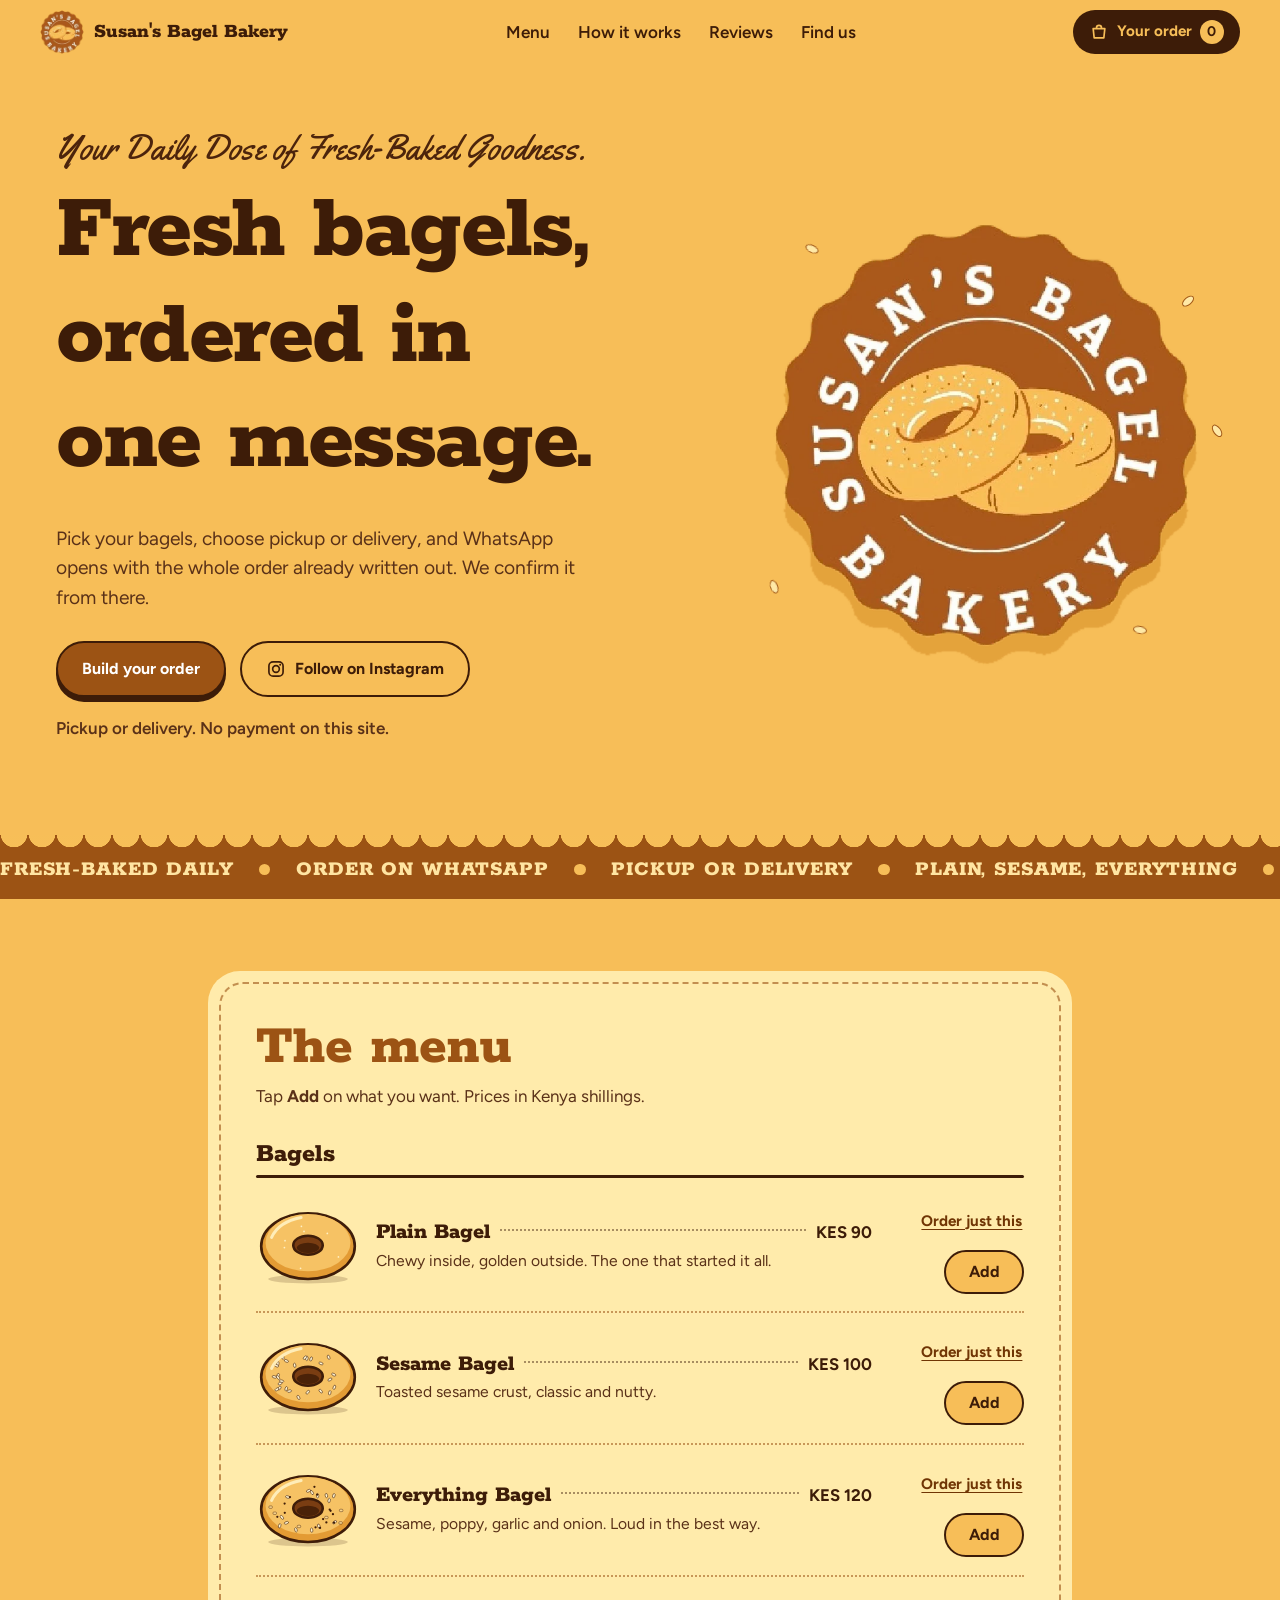
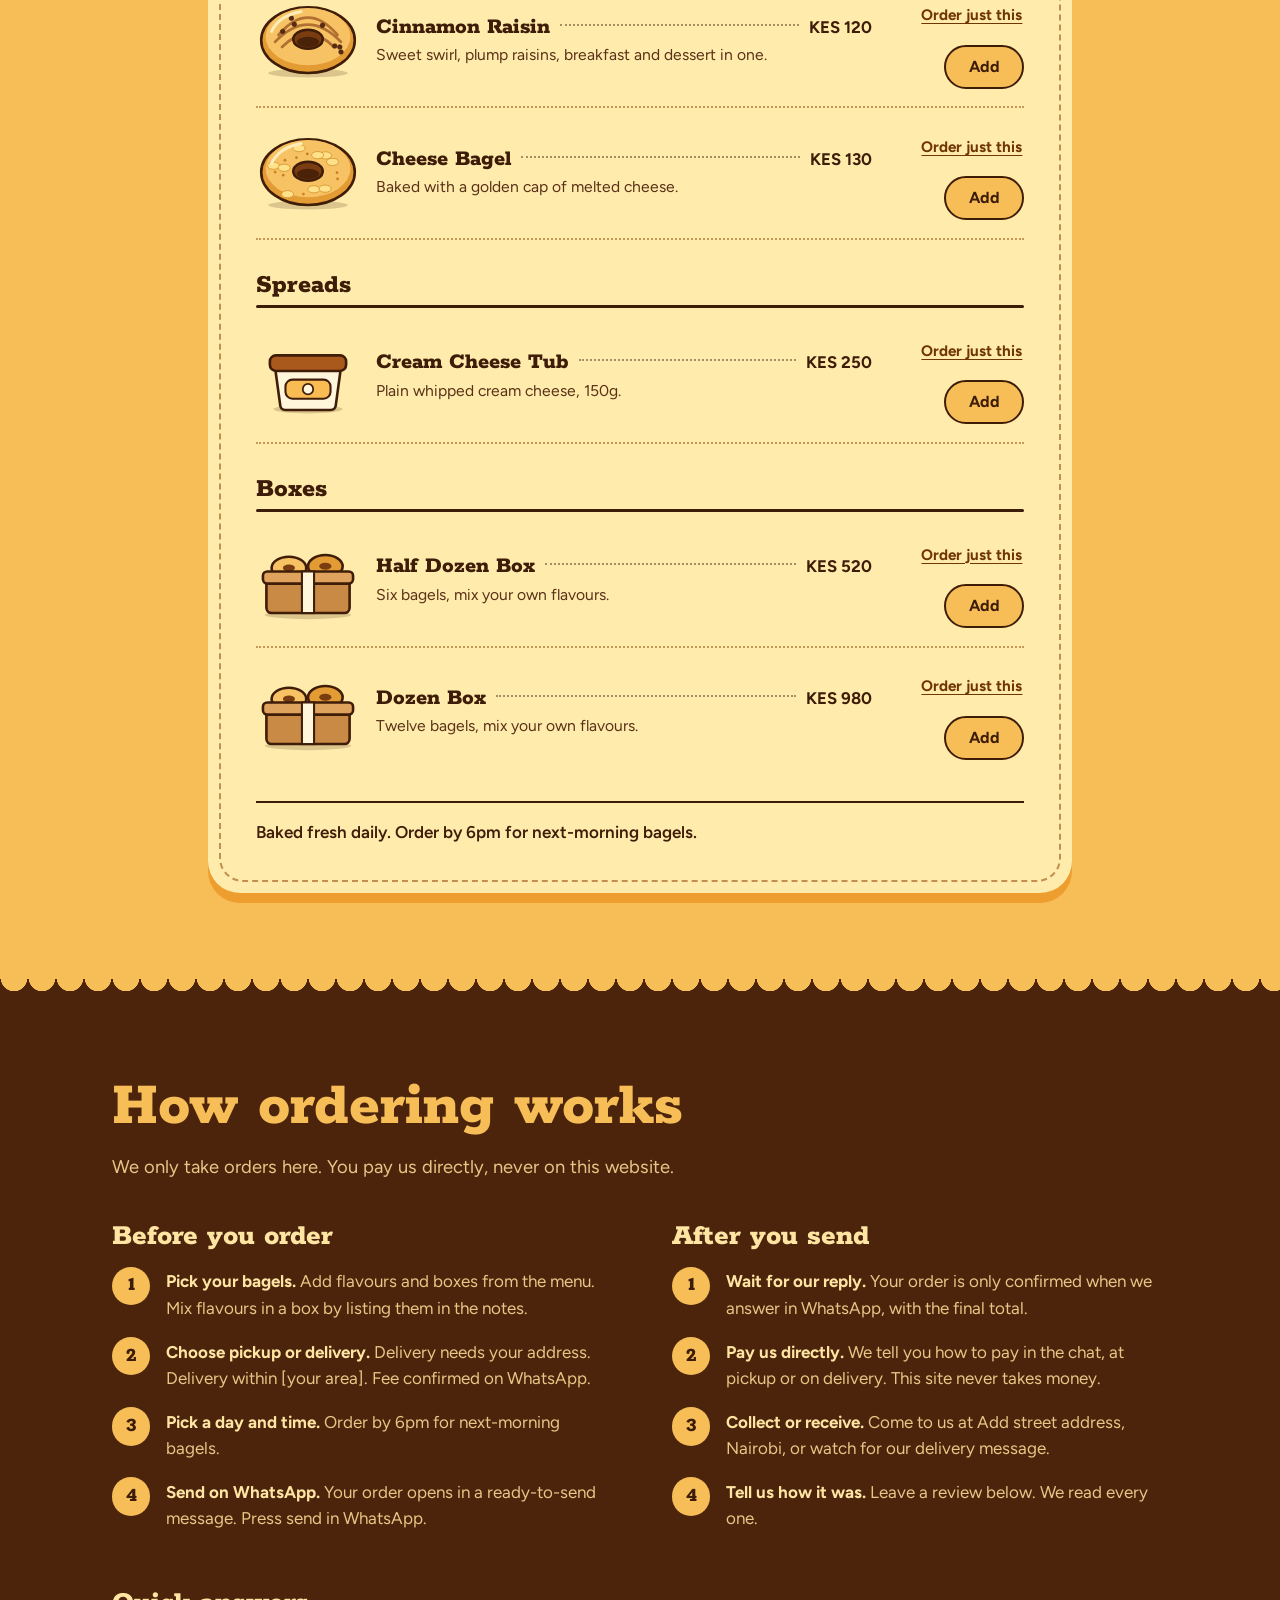
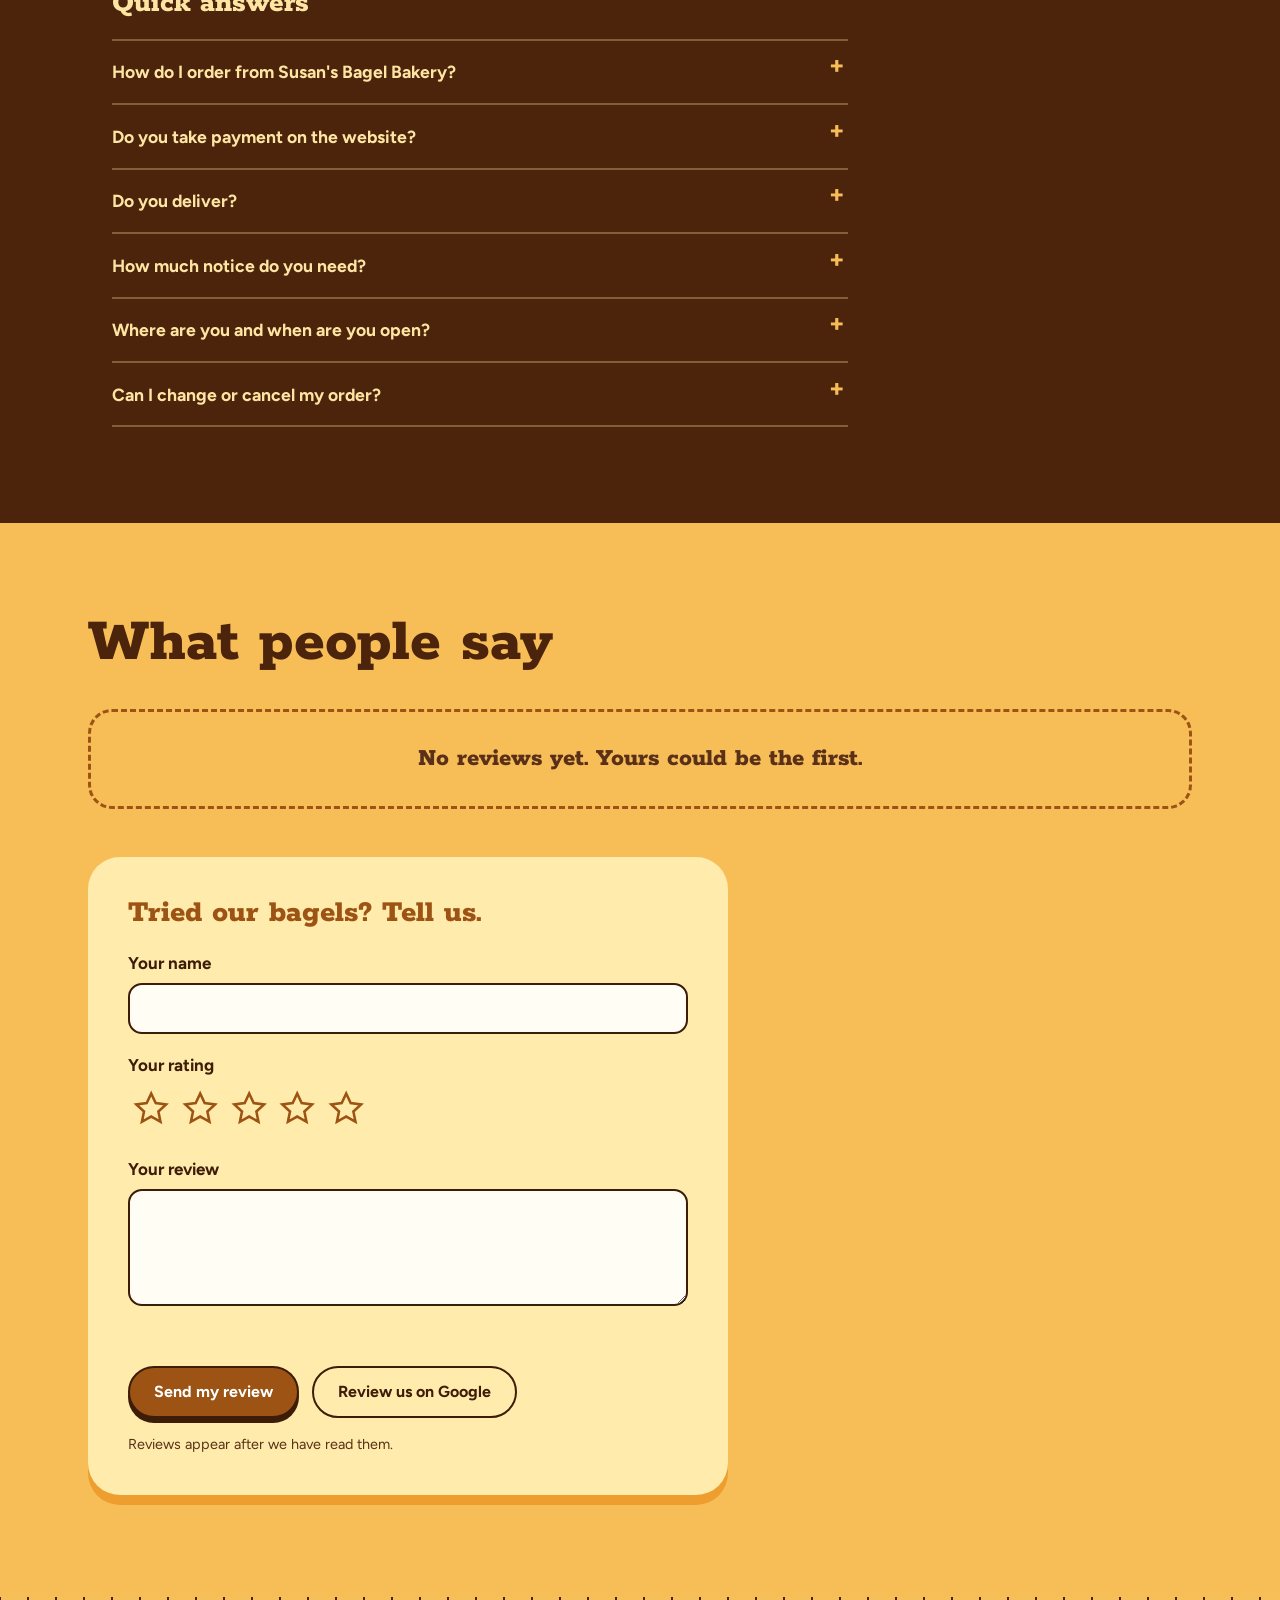
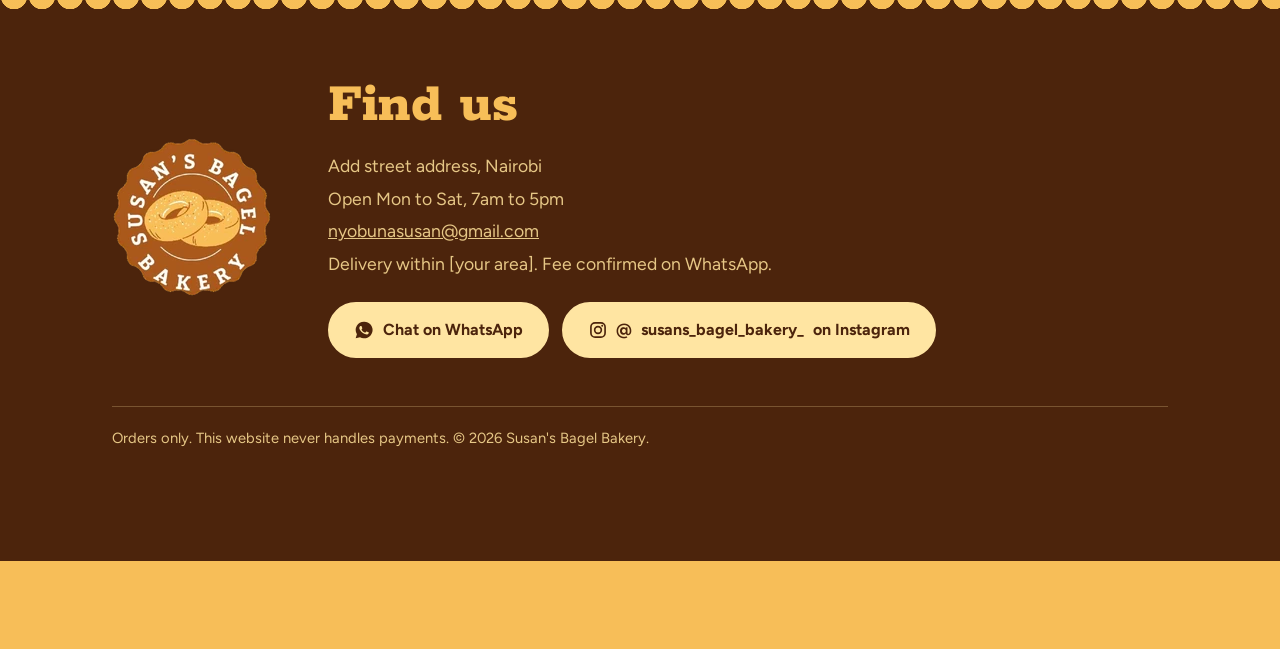
==== commit a1287cbd: "Real WhatsApp, Instagram and email; Render blueprint for the API Co-Authored-By: Claude Sonnet 5.5 <" ====
--- a/site/index.html
+++ b/site/index.html
@@ -47,7 +47,8 @@
       "url": "https://ipswyworld.github.io/susans-bagel-bakery/",
       "image": "https://ipswyworld.github.io/susans-bagel-bakery/assets/og-image.jpg",
       "logo": "https://ipswyworld.github.io/susans-bagel-bakery/assets/icon-512.png",
-      "telephone": "+254700000000",
+      "telephone": "+254708817454",
+      "email": "nyobunasusan@gmail.com",
       "priceRange": "KES 90 - KES 980",
       "servesCuisine": "Bagels",
       "address": {
@@ -58,7 +59,7 @@
       },
       "openingHours": "Mon to Sat, 7am to 5pm",
       "sameAs": [
-        "https://www.instagram.com/susansbagelbakery/"
+        "https://www.instagram.com/susans_bagel_bakery_/"
       ],
       "hasMenu": {
         "@type": "Menu",
@@ -176,7 +177,7 @@
         "@type": "OrderAction",
         "target": {
           "@type": "EntryPoint",
-          "urlTemplate": "https://wa.me/254700000000",
+          "urlTemplate": "https://wa.me/254708817454",
           "actionPlatform": "http://schema.org/DesktopWebPlatform"
         },
         "deliveryMethod": [
@@ -268,7 +269,7 @@
   </button>
 </header>
 
-<noscript><p class="noscript">The order builder needs JavaScript. You can still order by messaging us on <a href="https://wa.me/254700000000">WhatsApp</a>.</p></noscript>
+<noscript><p class="noscript">The order builder needs JavaScript. You can still order by messaging us on <a href="https://wa.me/254708817454">WhatsApp</a>.</p></noscript>
 
 <main id="top">
   <!-- HERO -->
@@ -283,7 +284,7 @@
       <p class="lede rise" style="--d:380ms">Pick your bagels, choose pickup or delivery, and WhatsApp opens with the whole order already written out. We confirm it from there.</p>
       <div class="hero-cta rise" style="--d:480ms">
         <a class="btn btn-primary" href="#menu">Build your order</a>
-        <a class="btn btn-ghost" href="https://www.instagram.com/susansbagelbakery/" target="_blank" rel="noopener">
+        <a class="btn btn-ghost" href="https://www.instagram.com/susans_bagel_bakery_/" target="_blank" rel="noopener">
           <svg viewBox="0 0 24 24" width="20" height="20" aria-hidden="true"><rect x="3.5" y="3.5" width="17" height="17" rx="5" fill="none" stroke="currentColor" stroke-width="2"/><circle cx="12" cy="12" r="4" fill="none" stroke="currentColor" stroke-width="2"/><circle cx="17" cy="7" r="1.2" fill="currentColor"/></svg>
           Follow on Instagram
         </a>
@@ -417,16 +418,17 @@
       <address>
         <p><span data-s="address">Add street address, Nairobi</span></p>
         <p>Open <span data-s="hours">Mon to Sat, 7am to 5pm</span></p>
+        <p><a href="mailto:nyobunasusan@gmail.com" id="email-link" data-s="email">nyobunasusan@gmail.com</a></p>
         <p><span data-s="delivery_info">Delivery within [your area]. Fee confirmed on WhatsApp.</span></p>
       </address>
       <div class="find-links">
-        <a class="btn btn-light" id="wa-link" href="https://wa.me/254700000000" target="_blank" rel="noopener">
+        <a class="btn btn-light" id="wa-link" href="https://wa.me/254708817454" target="_blank" rel="noopener">
           <svg viewBox="0 0 24 24" width="20" height="20" aria-hidden="true"><path fill="currentColor" d="M12 2a9.9 9.9 0 0 0-8.5 15L2 22l5.2-1.4A10 10 0 1 0 12 2Zm5.3 14.1c-.2.6-1.3 1.2-1.8 1.2-.5.1-1 .2-3.3-.7-2.8-1.2-4.6-4-4.7-4.2-.1-.2-1.100-1.500-1.100-2.800 0-1.300.7-1.900.9-2.200.2-.3.5-.3.7-.3h.5c.2 0 .4 0 .6.5l.8 2c.1.2.1.4 0 .5l-.3.5-.4.4c-.1.2-.3.3-.1.6.2.300.8 1.300 1.700 2.100 1.200 1 2.100 1.300 2.400 1.400.3.100.5.100.6-.1l.9-1.100c.2-.3.4-.2.600-.1l1.900.9c.3.1.5.2.5.3.1.100.1.700-.1 1.300Z"/></svg>
           Chat on WhatsApp
         </a>
-        <a class="btn btn-light" href="https://www.instagram.com/susansbagelbakery/" target="_blank" rel="noopener">
+        <a class="btn btn-light" href="https://www.instagram.com/susans_bagel_bakery_/" target="_blank" rel="noopener">
           <svg viewBox="0 0 24 24" width="20" height="20" aria-hidden="true"><rect x="3.5" y="3.5" width="17" height="17" rx="5" fill="none" stroke="currentColor" stroke-width="2"/><circle cx="12" cy="12" r="4" fill="none" stroke="currentColor" stroke-width="2"/><circle cx="17" cy="7" r="1.2" fill="currentColor"/></svg>
-          @<span data-s="instagram">susansbagelbakery</span> on Instagram
+          @<span data-s="instagram">susans_bagel_bakery_</span> on Instagram
         </a>
       </div>
     </div>
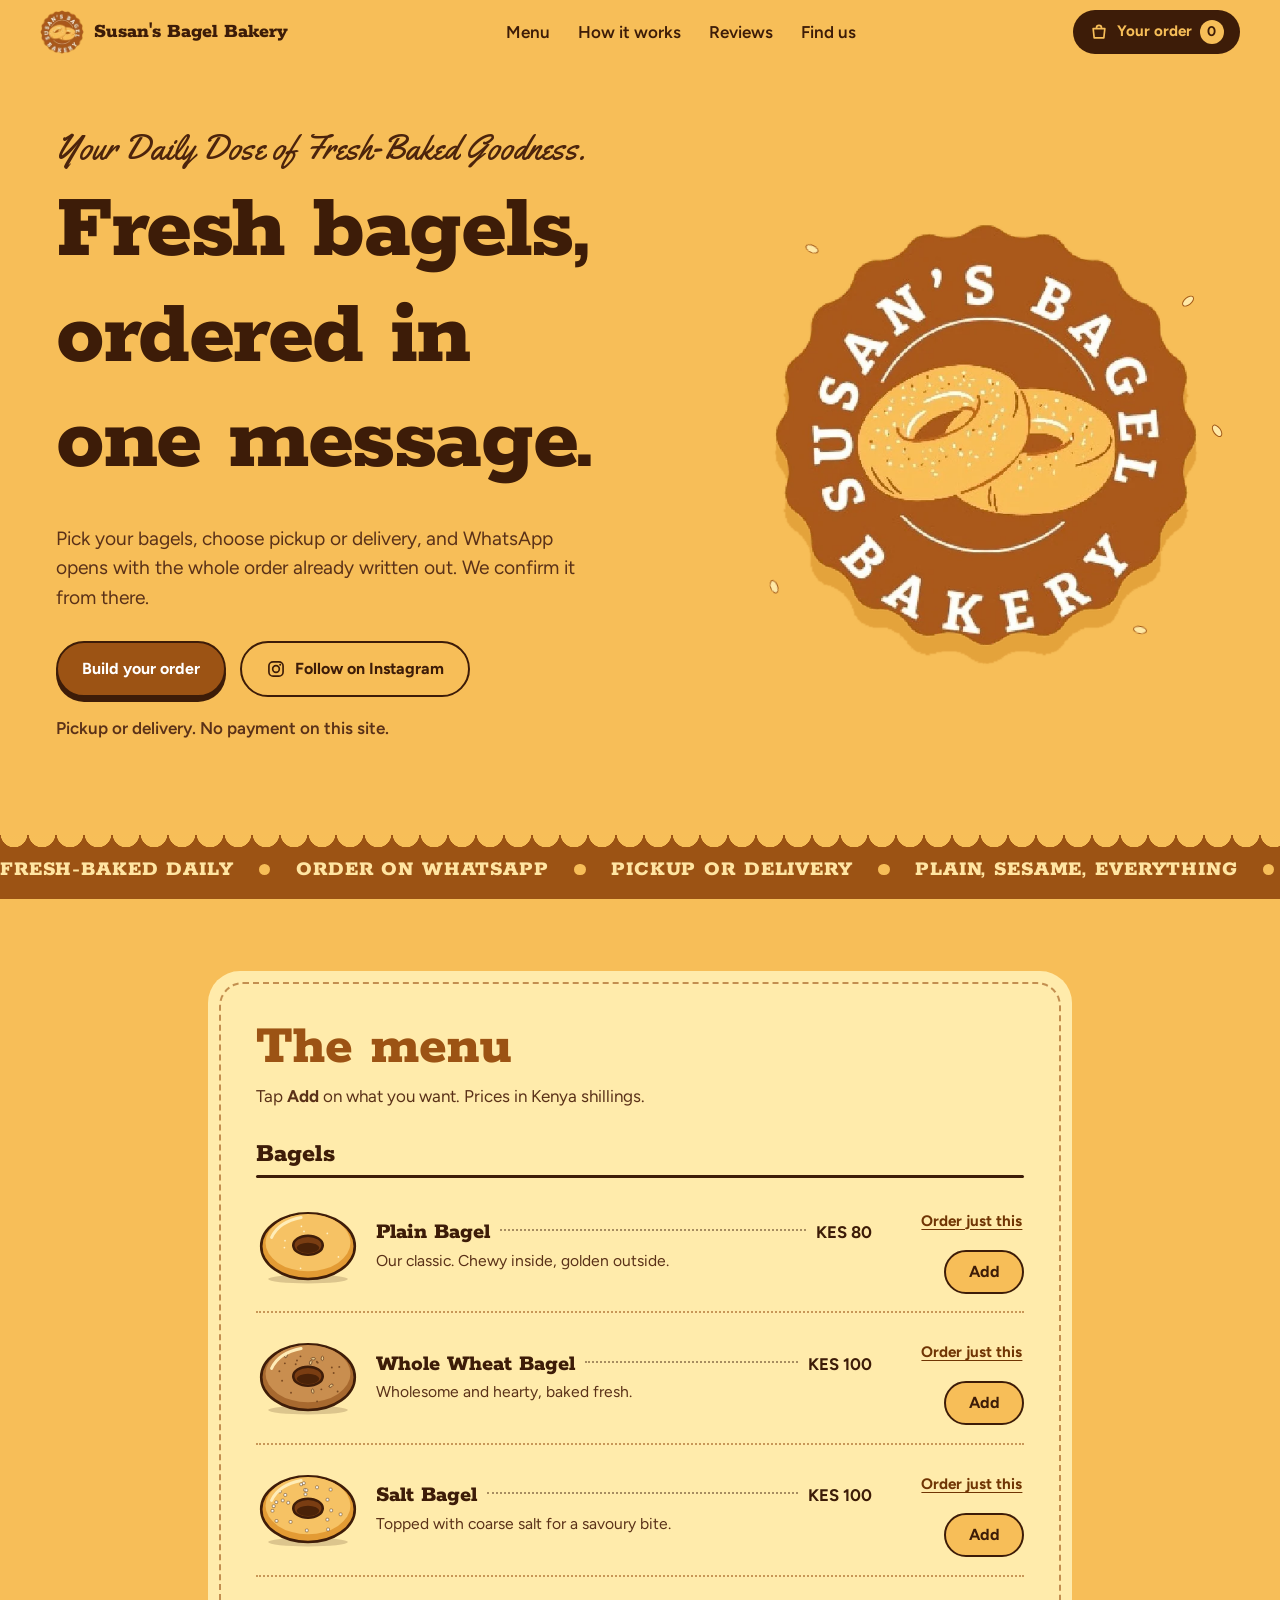
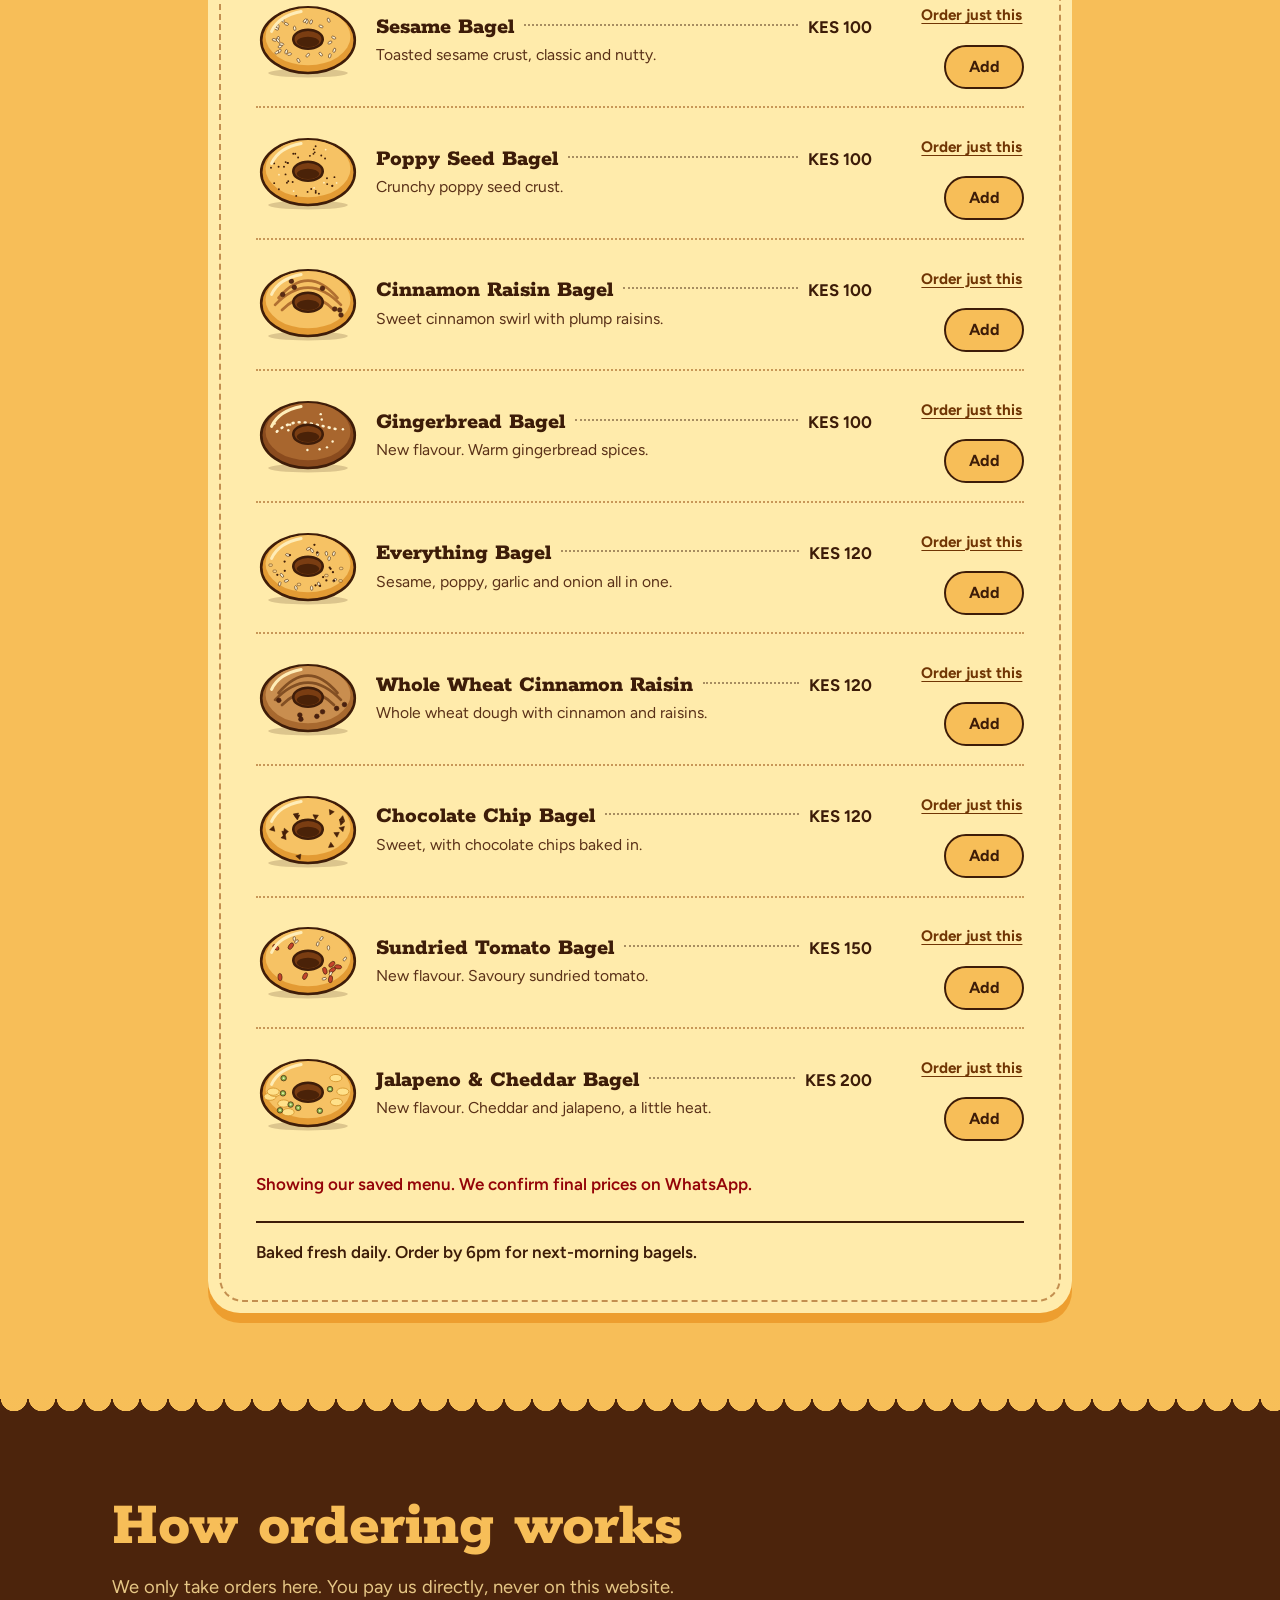
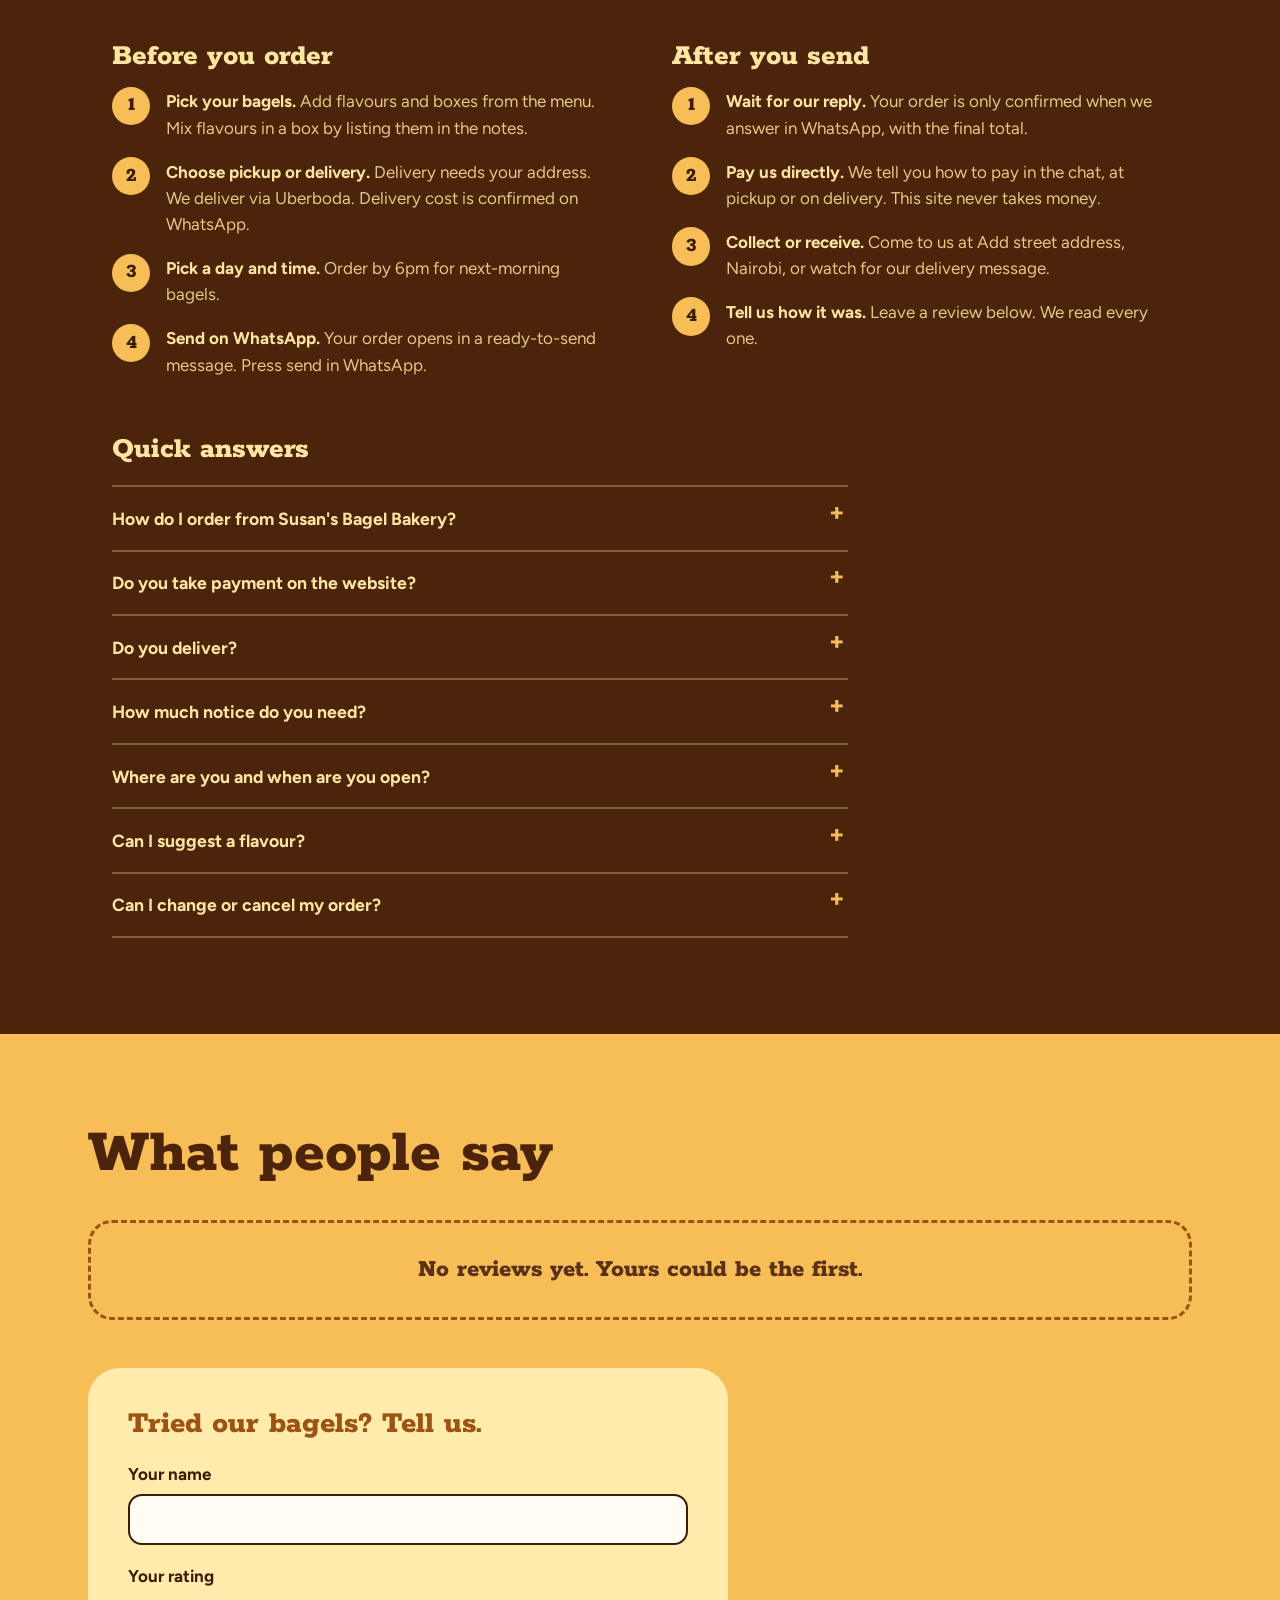
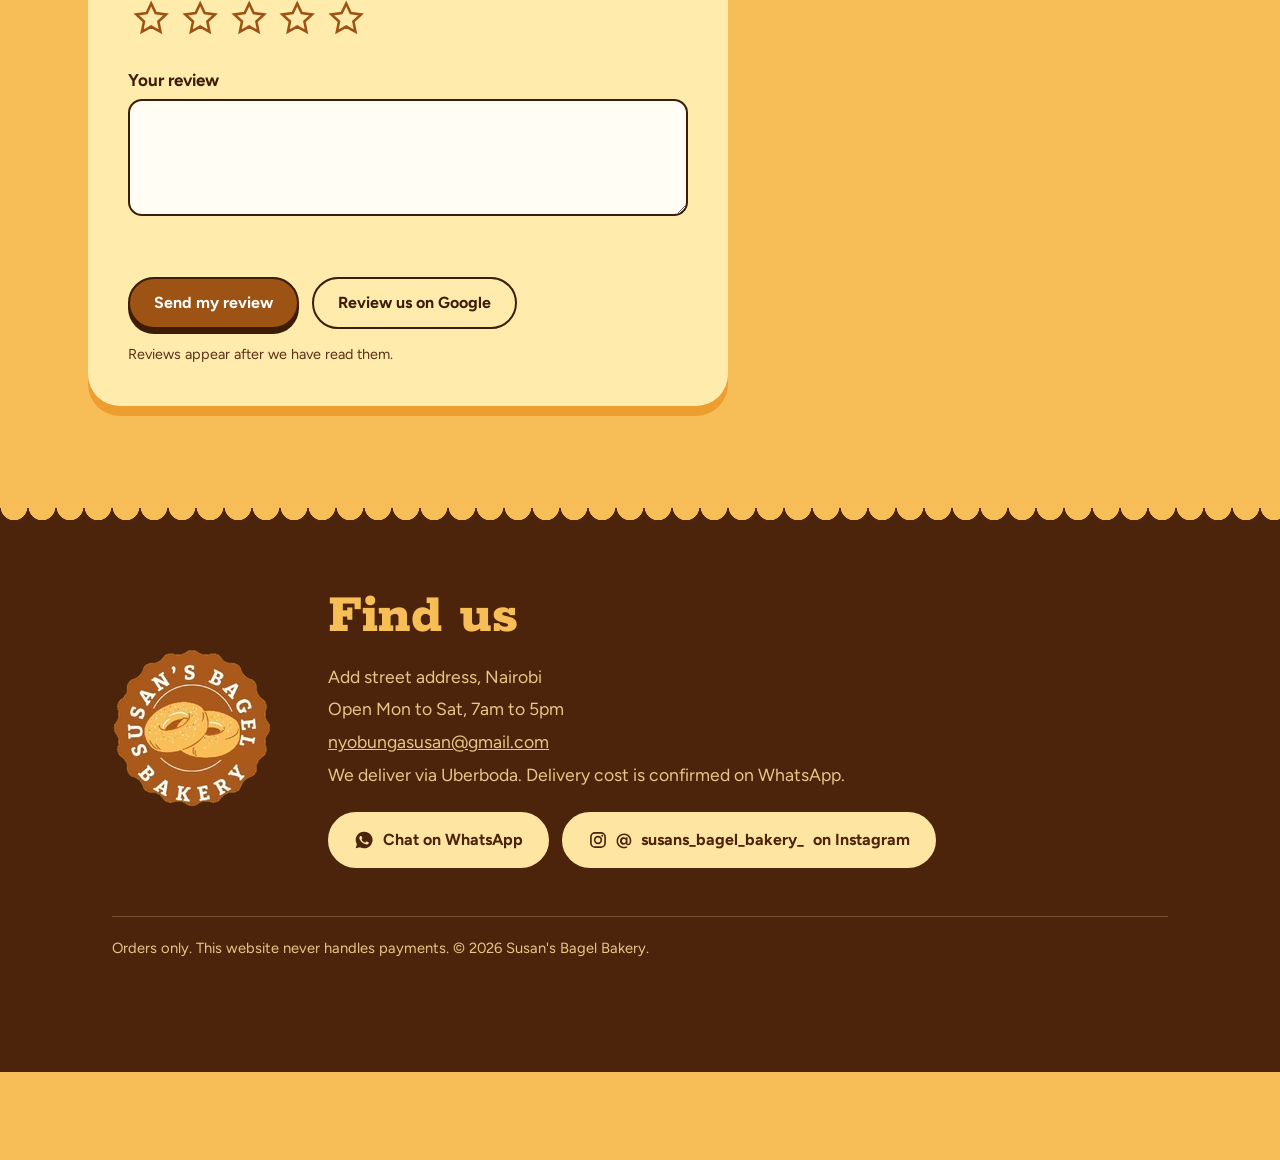
==== commit f6e10e16: "Menu from the bakery flyer: 12 bagels, new illustrations, Uberboda delivery, corrected email Co-Auth" ====
--- a/site/index.html
+++ b/site/index.html
@@ -48,8 +48,8 @@
       "image": "https://ipswyworld.github.io/susans-bagel-bakery/assets/og-image.jpg",
       "logo": "https://ipswyworld.github.io/susans-bagel-bakery/assets/icon-512.png",
       "telephone": "+254708817454",
-      "email": "nyobunasusan@gmail.com",
-      "priceRange": "KES 90 - KES 980",
+      "email": "nyobungasusan@gmail.com",
+      "priceRange": "KES 80 - KES 200",
       "servesCuisine": "Bagels",
       "address": {
         "@type": "PostalAddress",
@@ -72,10 +72,32 @@
               {
                 "@type": "MenuItem",
                 "name": "Plain Bagel",
-                "description": "Chewy inside, golden outside. The one that started it all.",
-                "offers": {
-                  "@type": "Offer",
-                  "price": "90",
+                "description": "Our classic. Chewy inside, golden outside.",
+                "offers": {
+                  "@type": "Offer",
+                  "price": "80",
+                  "priceCurrency": "KES",
+                  "availability": "https://schema.org/InStock"
+                }
+              },
+              {
+                "@type": "MenuItem",
+                "name": "Whole Wheat Bagel",
+                "description": "Wholesome and hearty, baked fresh.",
+                "offers": {
+                  "@type": "Offer",
+                  "price": "100",
+                  "priceCurrency": "KES",
+                  "availability": "https://schema.org/InStock"
+                }
+              },
+              {
+                "@type": "MenuItem",
+                "name": "Salt Bagel",
+                "description": "Topped with coarse salt for a savoury bite.",
+                "offers": {
+                  "@type": "Offer",
+                  "price": "100",
                   "priceCurrency": "KES",
                   "availability": "https://schema.org/InStock"
                 }
@@ -93,8 +115,41 @@
               },
               {
                 "@type": "MenuItem",
+                "name": "Poppy Seed Bagel",
+                "description": "Crunchy poppy seed crust.",
+                "offers": {
+                  "@type": "Offer",
+                  "price": "100",
+                  "priceCurrency": "KES",
+                  "availability": "https://schema.org/InStock"
+                }
+              },
+              {
+                "@type": "MenuItem",
+                "name": "Cinnamon Raisin Bagel",
+                "description": "Sweet cinnamon swirl with plump raisins.",
+                "offers": {
+                  "@type": "Offer",
+                  "price": "100",
+                  "priceCurrency": "KES",
+                  "availability": "https://schema.org/InStock"
+                }
+              },
+              {
+                "@type": "MenuItem",
+                "name": "Gingerbread Bagel",
+                "description": "New flavour. Warm gingerbread spices.",
+                "offers": {
+                  "@type": "Offer",
+                  "price": "100",
+                  "priceCurrency": "KES",
+                  "availability": "https://schema.org/InStock"
+                }
+              },
+              {
+                "@type": "MenuItem",
                 "name": "Everything Bagel",
-                "description": "Sesame, poppy, garlic and onion. Loud in the best way.",
+                "description": "Sesame, poppy, garlic and onion all in one.",
                 "offers": {
                   "@type": "Offer",
                   "price": "120",
@@ -104,8 +159,8 @@
               },
               {
                 "@type": "MenuItem",
-                "name": "Cinnamon Raisin",
-                "description": "Sweet swirl, plump raisins, breakfast and dessert in one.",
+                "name": "Whole Wheat Cinnamon Raisin",
+                "description": "Whole wheat dough with cinnamon and raisins.",
                 "offers": {
                   "@type": "Offer",
                   "price": "120",
@@ -115,56 +170,33 @@
               },
               {
                 "@type": "MenuItem",
-                "name": "Cheese Bagel",
-                "description": "Baked with a golden cap of melted cheese.",
-                "offers": {
-                  "@type": "Offer",
-                  "price": "130",
-                  "priceCurrency": "KES",
-                  "availability": "https://schema.org/InStock"
-                }
-              }
-            ]
-          },
-          {
-            "@type": "MenuSection",
-            "name": "Spreads",
-            "hasMenuItem": [
-              {
-                "@type": "MenuItem",
-                "name": "Cream Cheese Tub",
-                "description": "Plain whipped cream cheese, 150g.",
-                "offers": {
-                  "@type": "Offer",
-                  "price": "250",
-                  "priceCurrency": "KES",
-                  "availability": "https://schema.org/InStock"
-                }
-              }
-            ]
-          },
-          {
-            "@type": "MenuSection",
-            "name": "Boxes",
-            "hasMenuItem": [
-              {
-                "@type": "MenuItem",
-                "name": "Half Dozen Box",
-                "description": "Six bagels, mix your own flavours.",
-                "offers": {
-                  "@type": "Offer",
-                  "price": "520",
-                  "priceCurrency": "KES",
-                  "availability": "https://schema.org/InStock"
-                }
-              },
-              {
-                "@type": "MenuItem",
-                "name": "Dozen Box",
-                "description": "Twelve bagels, mix your own flavours.",
-                "offers": {
-                  "@type": "Offer",
-                  "price": "980",
+                "name": "Chocolate Chip Bagel",
+                "description": "Sweet, with chocolate chips baked in.",
+                "offers": {
+                  "@type": "Offer",
+                  "price": "120",
+                  "priceCurrency": "KES",
+                  "availability": "https://schema.org/InStock"
+                }
+              },
+              {
+                "@type": "MenuItem",
+                "name": "Sundried Tomato Bagel",
+                "description": "New flavour. Savoury sundried tomato.",
+                "offers": {
+                  "@type": "Offer",
+                  "price": "150",
+                  "priceCurrency": "KES",
+                  "availability": "https://schema.org/InStock"
+                }
+              },
+              {
+                "@type": "MenuItem",
+                "name": "Jalapeno & Cheddar Bagel",
+                "description": "New flavour. Cheddar and jalapeno, a little heat.",
+                "offers": {
+                  "@type": "Offer",
+                  "price": "200",
                   "priceCurrency": "KES",
                   "availability": "https://schema.org/InStock"
                 }
@@ -210,7 +242,7 @@
           "name": "Do you deliver?",
           "acceptedAnswer": {
             "@type": "Answer",
-            "text": "Delivery within [your area]. Fee confirmed on WhatsApp."
+            "text": "We deliver via Uberboda. Delivery cost is confirmed on WhatsApp."
           }
         },
         {
@@ -227,6 +259,14 @@
           "acceptedAnswer": {
             "@type": "Answer",
             "text": "Add street address, Nairobi. Open Mon to Sat, 7am to 5pm."
+          }
+        },
+        {
+          "@type": "Question",
+          "name": "Can I suggest a flavour?",
+          "acceptedAnswer": {
+            "@type": "Answer",
+            "text": "Yes. Tell us on WhatsApp which flavour you would like to see, we love hearing what to bake next."
           }
         },
         {
@@ -315,18 +355,18 @@
       </div>
       <div id="menu-list" aria-live="polite">
 <h3 class="menu-cat">Bagels</h3><ul class="static-menu">
-<li><strong>Plain Bagel</strong> <span>KES 90</span><p>Chewy inside, golden outside. The one that started it all.</p></li>
+<li><strong>Plain Bagel</strong> <span>KES 80</span><p>Our classic. Chewy inside, golden outside.</p></li>
+<li><strong>Whole Wheat Bagel</strong> <span>KES 100</span><p>Wholesome and hearty, baked fresh.</p></li>
+<li><strong>Salt Bagel</strong> <span>KES 100</span><p>Topped with coarse salt for a savoury bite.</p></li>
 <li><strong>Sesame Bagel</strong> <span>KES 100</span><p>Toasted sesame crust, classic and nutty.</p></li>
-<li><strong>Everything Bagel</strong> <span>KES 120</span><p>Sesame, poppy, garlic and onion. Loud in the best way.</p></li>
-<li><strong>Cinnamon Raisin</strong> <span>KES 120</span><p>Sweet swirl, plump raisins, breakfast and dessert in one.</p></li>
-<li><strong>Cheese Bagel</strong> <span>KES 130</span><p>Baked with a golden cap of melted cheese.</p></li>
-</ul>
-<h3 class="menu-cat">Spreads</h3><ul class="static-menu">
-<li><strong>Cream Cheese Tub</strong> <span>KES 250</span><p>Plain whipped cream cheese, 150g.</p></li>
-</ul>
-<h3 class="menu-cat">Boxes</h3><ul class="static-menu">
-<li><strong>Half Dozen Box</strong> <span>KES 520</span><p>Six bagels, mix your own flavours.</p></li>
-<li><strong>Dozen Box</strong> <span>KES 980</span><p>Twelve bagels, mix your own flavours.</p></li>
+<li><strong>Poppy Seed Bagel</strong> <span>KES 100</span><p>Crunchy poppy seed crust.</p></li>
+<li><strong>Cinnamon Raisin Bagel</strong> <span>KES 100</span><p>Sweet cinnamon swirl with plump raisins.</p></li>
+<li><strong>Gingerbread Bagel</strong> <span>KES 100</span><p>New flavour. Warm gingerbread spices.</p></li>
+<li><strong>Everything Bagel</strong> <span>KES 120</span><p>Sesame, poppy, garlic and onion all in one.</p></li>
+<li><strong>Whole Wheat Cinnamon Raisin</strong> <span>KES 120</span><p>Whole wheat dough with cinnamon and raisins.</p></li>
+<li><strong>Chocolate Chip Bagel</strong> <span>KES 120</span><p>Sweet, with chocolate chips baked in.</p></li>
+<li><strong>Sundried Tomato Bagel</strong> <span>KES 150</span><p>New flavour. Savoury sundried tomato.</p></li>
+<li><strong>Jalapeno &amp; Cheddar Bagel</strong> <span>KES 200</span><p>New flavour. Cheddar and jalapeno, a little heat.</p></li>
 </ul>
       </div>
       <p class="slip-foot">Baked fresh daily. <span data-s="lead_time">Order by 6pm for next-morning bagels.</span></p>
@@ -343,7 +383,7 @@
           <h3>Before you order</h3>
           <ol class="steps">
             <li><b>Pick your bagels.</b> Add flavours and boxes from the menu. Mix flavours in a box by listing them in the notes.</li>
-            <li><b>Choose pickup or delivery.</b> Delivery needs your address. <span data-s="delivery_info">Delivery within [your area]. Fee confirmed on WhatsApp.</span></li>
+            <li><b>Choose pickup or delivery.</b> Delivery needs your address. <span data-s="delivery_info">We deliver via Uberboda. Delivery cost is confirmed on WhatsApp.</span></li>
             <li><b>Pick a day and time.</b> <span data-s="lead_time">Order by 6pm for next-morning bagels.</span></li>
             <li><b>Send on WhatsApp.</b> Your order opens in a ready-to-send message. Press send in WhatsApp.</li>
           </ol>
@@ -362,9 +402,10 @@
         <h3>Quick answers</h3>
 <details class="faq-item"><summary>How do I order from Susan&#x27;s Bagel Bakery?</summary><p>Add bagels on this page, press Review order, enter your name and when you want them, then send. WhatsApp opens with your whole order already written out. Your order is confirmed once we reply.</p></details>
 <details class="faq-item"><summary>Do you take payment on the website?</summary><p>No. This site only sends your order to us. Payment is arranged directly with us on WhatsApp, at pickup or on delivery.</p></details>
-<details class="faq-item"><summary>Do you deliver?</summary><p>Delivery within [your area]. Fee confirmed on WhatsApp.</p></details>
+<details class="faq-item"><summary>Do you deliver?</summary><p>We deliver via Uberboda. Delivery cost is confirmed on WhatsApp.</p></details>
 <details class="faq-item"><summary>How much notice do you need?</summary><p>Order by 6pm for next-morning bagels.</p></details>
 <details class="faq-item"><summary>Where are you and when are you open?</summary><p>Add street address, Nairobi. Open Mon to Sat, 7am to 5pm.</p></details>
+<details class="faq-item"><summary>Can I suggest a flavour?</summary><p>Yes. Tell us on WhatsApp which flavour you would like to see, we love hearing what to bake next.</p></details>
 <details class="faq-item"><summary>Can I change or cancel my order?</summary><p>Message us in the same WhatsApp chat as soon as you can. Changes are easiest before baking starts, so earlier is better.</p></details>
       </div>
     </div>
@@ -418,8 +459,8 @@
       <address>
         <p><span data-s="address">Add street address, Nairobi</span></p>
         <p>Open <span data-s="hours">Mon to Sat, 7am to 5pm</span></p>
-        <p><a href="mailto:nyobunasusan@gmail.com" id="email-link" data-s="email">nyobunasusan@gmail.com</a></p>
-        <p><span data-s="delivery_info">Delivery within [your area]. Fee confirmed on WhatsApp.</span></p>
+        <p><a href="mailto:nyobungasusan@gmail.com" id="email-link" data-s="email">nyobungasusan@gmail.com</a></p>
+        <p><span data-s="delivery_info">We deliver via Uberboda. Delivery cost is confirmed on WhatsApp.</span></p>
       </address>
       <div class="find-links">
         <a class="btn btn-light" id="wa-link" href="https://wa.me/254708817454" target="_blank" rel="noopener">
@@ -464,9 +505,20 @@
         <label class="pick"><input type="radio" name="method" value="Pickup" checked><span>Pickup</span></label>
         <label class="pick"><input type="radio" name="method" value="Delivery"><span>Delivery</span></label>
       </fieldset>
-      <div class="field" id="addr-field" hidden>
-        <label for="o-addr">Delivery address</label>
-        <textarea id="o-addr" name="address" rows="2" maxlength="240" autocomplete="street-address"></textarea>
+      <div class="field" id="addr-field">
+        <label for="o-addr" id="addr-label">Your address <small>(optional for pickup)</small></label>
+        <textarea id="o-addr" name="address" rows="2" maxlength="240" autocomplete="street-address" placeholder="Building, street, area"></textarea>
+      </div>
+      <div class="field">
+        <label class="chk"><input type="checkbox" id="o-other" name="other"> Someone else is collecting or receiving</label>
+      </div>
+      <div class="field" id="collector-field" hidden>
+        <label for="o-cname">Collector's name</label>
+        <input id="o-cname" name="collector" maxlength="60" autocomplete="off">
+      </div>
+      <div class="field">
+        <label for="o-phone" id="phone-label">Contact number of the person collecting</label>
+        <input id="o-phone" name="phone" type="tel" inputmode="tel" autocomplete="tel" maxlength="20" placeholder="0712 345 678" required>
       </div>
       <div class="field two">
         <div>
--- a/site/css/style.css
+++ b/site/css/style.css
@@ -307,3 +307,7 @@
 .noscript a { color: #fff; }
 .done-title:focus { outline: none; }
 @media (forced-colors: active) { .btn, .add-btn, .stepper, input, textarea { border: 2px solid ButtonText; } .badge { filter: none; } }
+
+/* order form: collector toggle */
+.chk { display: inline-flex; gap: .6rem; align-items: center; font-weight: 700; min-height: 2.75rem; cursor: pointer; }
+.chk input { width: 1.4rem; height: 1.4rem; accent-color: var(--brown); flex: none; }
